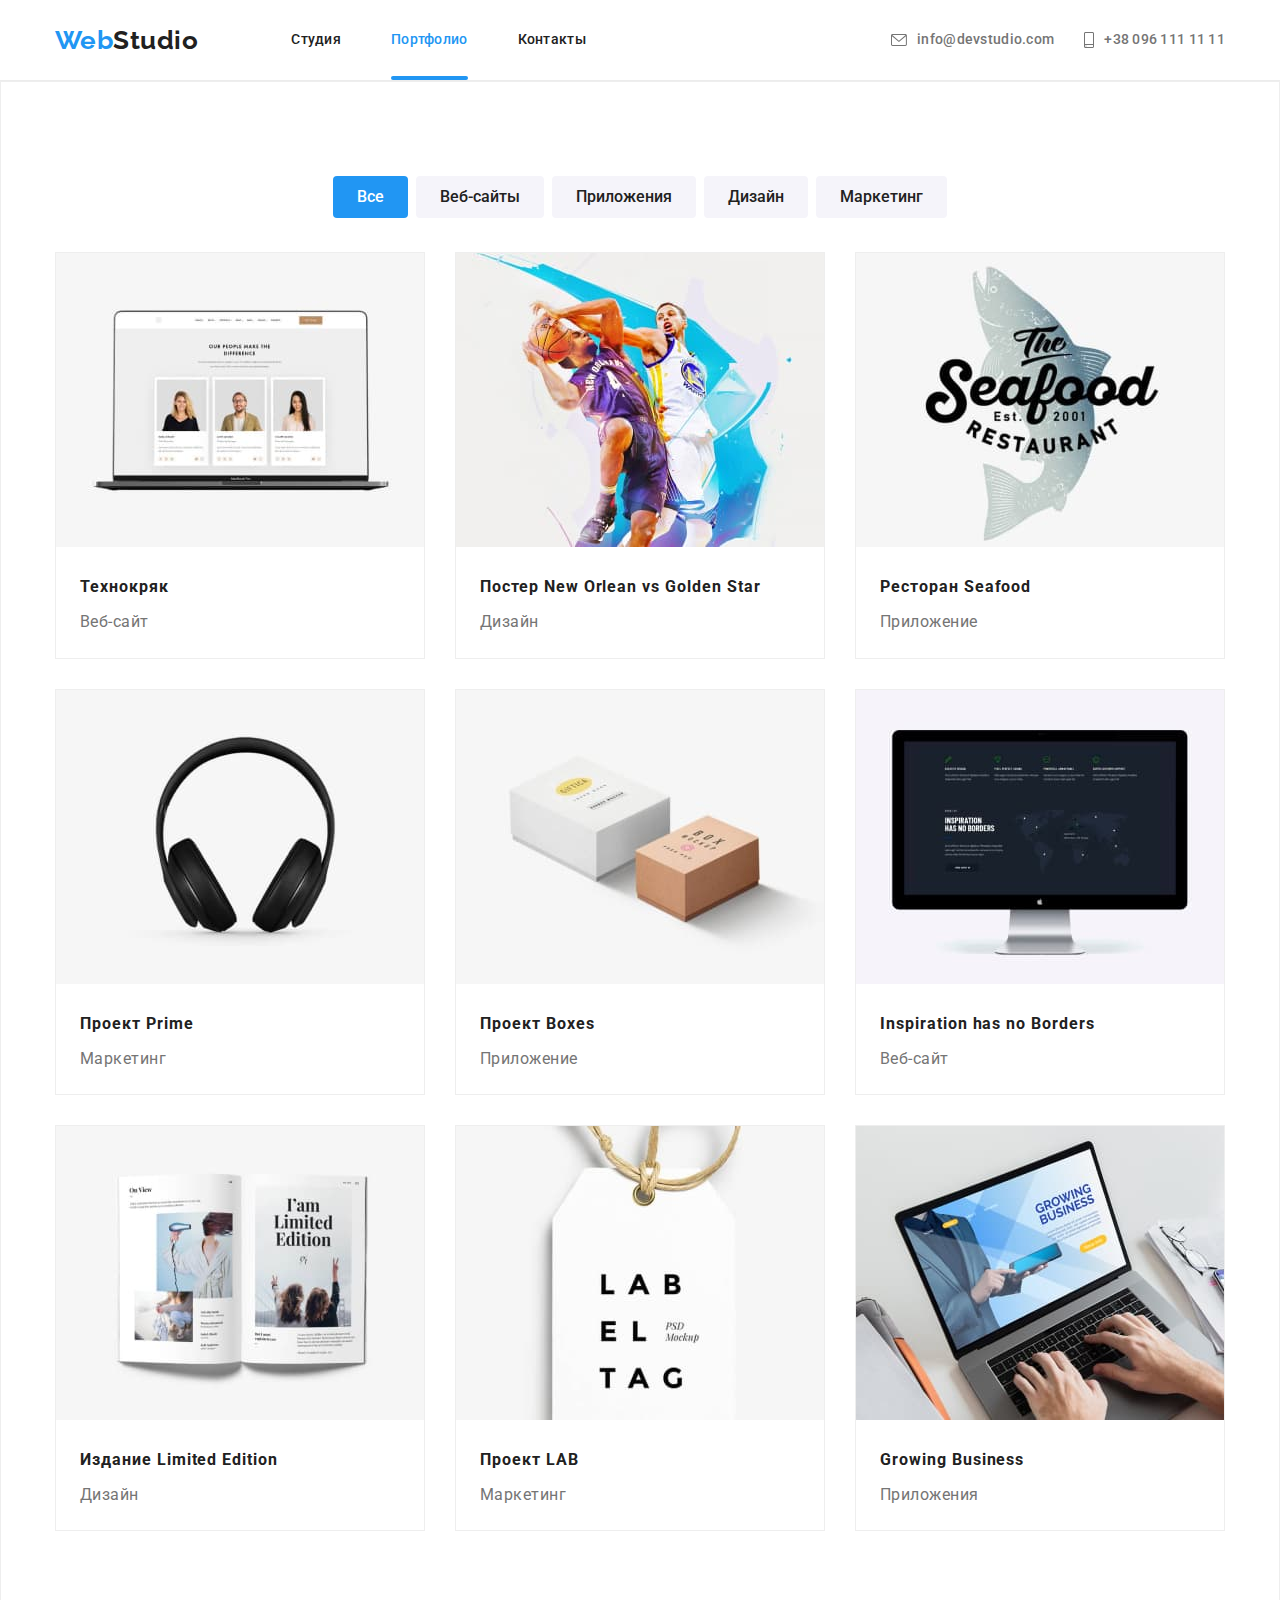
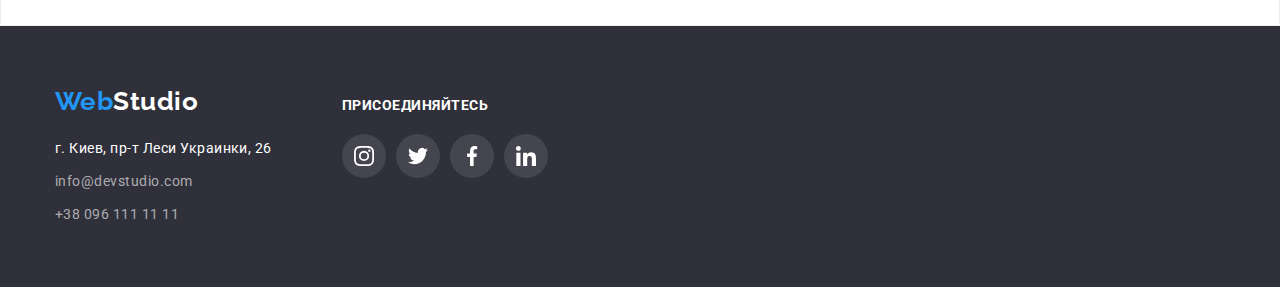
==== portfolio.html @ 762a71c5 "start" ====
<!DOCTYPE html>
<html lang="en">
<head>
    <meta charset="UTF-8">
    <meta http-equiv="X-UA-Compatible" content="IE=edge">
    <meta name="viewport" content="width=device-width, initial-scale=1.0">
    <title>Portfolio</title>
    <link rel="stylesheet" href="https://cdnjs.cloudflare.com/ajax/libs/modern-normalize/1.1.0/modern-normalize.min.css">
    <link href="https://fonts.googleapis.com/css2?family=Raleway:wght@700&family=Roboto:wght@400;500;700;900&display=swap"
        rel="stylesheet">
    <link rel="stylesheet" href="./css/styles.css" />
</head>
<body>
    <!-- Шапка-->
    <header class="header-page">
        <div class="container logo-nav-contacts">
            <nav class="logo-nav">
                <a href="./index.html" class="logo"><span class="logostyle">Web</span>Studio</a>
                <ul class="site-nav list">
                    <li class="site-nav-item"><a href="./index.html" class="link">Студия</a></li>
                    <li class="site-nav-item"><a href="./portfolio.html" class="link current">Портфолио</a></li>
                    <li class="site-nav-item"><a href="./contacts.html" class="link">Контакты</a></li>
                </ul>
            </nav>
            <ul class="header-address list">
                <li class="contact-item">
                    <a href="mailto:info@devstudio.com" class="header-contact">
                        <svg class="contact-icon" width="16" height="12">
                            <use href="./images/icon.svg#icon-mail"></use>
                        </svg>
                        info@devstudio.com</a>
                </li>
                <li class="contact-item">
                    <a href="tel:+380961111111" class="header-contact">
                        <svg class="contact-icon" width="10" height="16">
                            <use href="./images/icon.svg#icon-mobile"></use>
                        </svg>
                        +38 096 111 11 11</a>
                </li>
            </ul>
        </div>
    </header>
<main>
    <!-- Наши проекты -->
    <section class="section project">
    <div class="container">
        <h1 class="visually-hidden">Наши проекты</h1>
        <ul class="button-type list">
            <li class="project-item"><button type="button" class="button-projects all">Все</button></li>
            <li class="project-item"><button type="button" class="button-projects">Веб-сайты</button></li>
            <li class="project-item"><button type="button" class="button-projects">Приложения</button></li>
            <li class="project-item"><button type="button" class="button-projects">Дизайн</button></li>
            <li class="project-item"><button type="button" class="button-projects">Маркетинг</button></li>
        </ul>
        <ul class="projects-type list">
            <li class="project-box">
                <div class="project-thumb"> 
                    <img src="./images/techcrack.jpg" alt="techcrack" class="project-img" />
                    <a href="" class="project-description">Ресурс предлагает комплексные предложения с разным уровнем функционала и сервисов. Все это позволит посетителю получить
                    исчерпывающие сведения о компании или частном лице.</a>
                </div>
                <h3 class="portfolio-projects">Технокряк</h3>
                <p class="portfolio-type">Веб-сайт</p>
            </li>
            <li class="project-box">
                <div class="project-thumb">
                    <img src="./images/New-Orlean.jpg" alt="Poster New Orlean" class="project-img" />
                    <a href="" class="project-description">Ресурс предлагает комплексные предложения с разным уровнем функционала и сервисов. Все это позволит посетителю получить
                    исчерпывающие сведения о компании или частном лице.</a>
                </div>
                <h3 class="portfolio-projects">Постер New Orlean vs Golden Star</h3>
                <p class="portfolio-type">Дизайн</p>
            </li>
            <li class="project-box">
                <div class="project-thumb">
                    <img src="./images/restaraunt-sea-food.jpg" alt="restaraunt Sea Food" class="project-img" />
                    <a href="" class="project-description">Ресурс предлагает комплексные предложения с разным уровнем функционала и сервисов. Все
                        это позволит посетителю получить исчерпывающие сведения о компании или частном лице.</a>
                    </div>
                    <h3 class="portfolio-projects">Ресторан Seafood</h3>
                <p class="portfolio-type">Приложение</p>
            </li>
            <li class="project-box">
                <div class="project-thumb">
                    <img src="./images/project-prime.jpg" alt="project Prime" class="project-img" />
                    <a href="" class="project-description">Ресурс предлагает комплексные предложения с разным уровнем функционала и
                        сервисов. Все это позволит посетителю получить исчерпывающие сведения о компании или частном лице.</a>
                    </div>
                <h3 class="portfolio-projects">Проект Prime</h3>
                <p class="portfolio-type">Маркетинг</p>
            </li>
            <li class="project-box">
                <div class="project-thumb">
                    <img src="./images/project-boxes.jpg" alt="project Boxes" class="project-img" />
                    <a href="" class="project-description">Ресурс предлагает комплексные предложения с разным уровнем функционала и
                        сервисов. Все это позволит посетителю получить исчерпывающие сведения о компании или частном лице.</a>
                    </div>
                <h3 class="portfolio-projects">Проект Boxes</h3>
                <p class="portfolio-type">Приложение</p>
            </li>
            <li class="project-box">
                <div class="project-thumb">
                    <img src="./images/inspirations.jpg" alt="Inspiration has no Borders" class="project-img" />
                    <a href="" class="project-description">Ресурс предлагает комплексные предложения с разным уровнем функционала и
                        сервисов. Все это позволит посетителю получить исчерпывающие сведения о компании или частном лице.</a>
                </div>
                <h3 class="portfolio-projects">Inspiration has no Borders</h3>
                <p class="portfolio-type">Веб-сайт</p>
            </li>
            <li class="project-box">
                <div class="project-thumb">
                    <img src="./images/limited-edition.jpg" alt="Limited Edition" class="project-img" />
                    <a href="" class="project-description">Ресурс предлагает комплексные предложения с разным уровнем функционала и
                        сервисов. Все это позволит посетителю получить исчерпывающие сведения о компании или частном лице.</a>
                </div>
                <h3 class="portfolio-projects">Издание Limited Edition</h3>
                <p class="portfolio-type">Дизайн</p>
            </li>
            <li class="project-box">
                <div class="project-thumb">
                    <img src="./images/project-lab.jpg" alt="project LAB" class="project-img" />
                    <a href="" class="project-description">Ресурс предлагает комплексные предложения с разным уровнем функционала и
                        сервисов. Все это позволит посетителю получить исчерпывающие сведения о компании или частном лице.</a>
                </div>
                <h3 class="portfolio-projects">Проект LAB</h3>
                <p class="portfolio-type">Маркетинг</p>
            </li>
            <li class="project-box">
                <div class="project-thumb">
                    <img src="./images/growing-business.jpg" alt="Growing Business" class="project-img" />
                    <a href="" class="project-description">Ресурс предлагает комплексные предложения с разным уровнем функционала и
                        сервисов. Все это позволит посетителю получить исчерпывающие сведения о компании или частном лице.</a>
                </div>
                <h3 class="portfolio-projects">Growing Business</h3>
                <p class="portfolio-type">Приложения</p>
            </li>
        </ul>
    </div>
    </section>
</main>
        <!--подвал-->
        <footer class="footer-main">
            <div class="container footer">
                <div class="footer-logo-address">
                    <a href="./index.html" class="logo"><span class="logostyle">Web</span>Studio</a>
                    <address class="footer-address">
                        <ul class="address list">
                            <li class="address-item"><a href="" class="location">г. Киев, пр-т Леси Украинки, 26</a></li>
                            <li class="address-item"><a href="mailto:info@devstudio.com"
                                    class="footer-contacts">info@devstudio.com</a></li>
                            <li class="address-item"><a href="tel:+380961111111" class="footer-contacts">+38 096 111 11 11</a>
                            </li>
                        </ul>
                    </address>
                </div>
                <div class="footer-social">
                    <h3 class="social-title">Присоединяйтесь</h3>
                    <ul class="social list">
                        <li class="social-item">
                            <button class="button-social">
                                <svg class="button-icon-social" width="20" height="20">
                                    <use href="./images/icon.svg#icon-instagram"></use>
                                </svg>
                            </button>
                        </li>
                        <li class="social-item">
                            <button class="button-social">
                                <svg class="button-icon-social" width="20" height="20">
                                    <use href="./images/icon.svg#icon-twitter"></use>
                                </svg>
                            </button>
                        </li>
                        <li class="social-item">
                            <button class="button-social">
                                <svg class="button-icon-social" width="20" height="20">
                                    <use href="./images/icon.svg#icon-facebook"></use>
                                </svg>
                            </button>
                        </li>
                        <li class="social-item">
                            <button class="button-social">
                                <svg class="button-icon-social" width="20" height="20">
                                    <use href="./images/icon.svg#icon-linkedin"></use>
                                </svg>
                            </button>
                        </li>
                    </ul>
                </div>
            </div>
        </footer>
    </body>
</html>
---- css/styles.css ----
:root {
    --primary-text-color: #212121;
    --secondary-text-color: #757575;
    --title-text-color: #212121;
    --accent-color: #2196F3;
    --primary-white-color: #ffffff;
    --secondary-background-color: #2F303A;
    --primary-icon-color: #AFB1B8;
}
body { background: #ffffff;
    color: var(--primary-text-color);
    font-family: Roboto, sans-serif;
    letter-spacing: 0.03em;
}
/*Утилиты для списков*/
.list {
    list-style: none;
    padding: 0;
    margin: 0;

}
/* Контейнер */
.container {
    margin: 0 auto;
    width: 1200px;
    padding-left: 15px;
    padding-right: 15px;
}
/* Базовые параметры секций */
.section {
    padding-top: 94px;
    padding-bottom: 94px;
}
/* Загаловки секций*/
.section-title {
    margin-top: 0;
    margin-bottom: 50px;
    text-align: center;
    color: var(--primary-text-color);
    font-weight: 700;
    font-size: 36px;
    line-height: 1.17;
}
/* Линия для шапки */
.header-page {
    border-bottom: 1px solid #ECECEC;
    background-color: var(--primary-white-color);
}
/* Логотип */
.logo {
    color: var(--primary-text-color);
    font-family: Raleway, sans-serif;
    font-size: 26px;
    font-weight: 700;
    line-height: 1.19;
    text-decoration: none;
}
.logostyle {
    color: var(--accent-color)
}
/*Шапка*/
.logo-nav-contacts {
    display: flex;
    align-items: center;
}
/*Навигация в шапке*/
.logo-nav {
    display: flex;
    align-items: center;
}

.link {
    color: var(--primary-text-color);
    font-size: 14px;
    font-weight: 500;
    line-height: 1.14;
    letter-spacing: 0.02em;
    text-decoration: none;
}
.site-nav {
    display: flex;
    margin-left: 93px;
}
    .site-nav-item {
    margin-right: 50px;
}
/*второй вариант отступа(для конспекта)
.site-nav .item:not(:last-child)
margin-rigth:40px; 
----------------------------*/

.site-nav .link {
    display: block;
    padding-top: 32px;
    padding-bottom: 32px;
    transition: color 250ms cubic-bezier(0.4, 0, 0.2, 1);
}
.site-nav .link:hover,
.site-nav .link:focus {
    color: var(--accent-color);
    
}
.site-nav .link.current {
    color: var(--accent-color);
    position: relative;
}
.site-nav .link.current::after {
    position: absolute;
    content: "";
    bottom: 0;
    left: 0;
    border-radius: 4px;
    height: 4px;
    width: 100%;
    background-color: var(--accent-color);
}
/* Контакты в шапке */
.header-address {
    display: flex;
    margin-left: auto;
    align-items: center;
}
.header-address .contact-item+.contact-item {
    margin-left: 30px;
}
.header-contact {
    display: flex;
    font-size: 14px;
    font-weight: 500;
    line-height: 1.14;
    letter-spacing: 0.02em;
    text-decoration: none;
    color: var(--secondary-text-color);
    align-items: center;
    justify-content: center;
    padding-top: 32px;
    padding-bottom: 32px;
    transition: color 250ms cubic-bezier(0.4, 0, 0.2, 1);
}
.header-contact:hover,
.header-contact:focus {
    color: var(--accent-color)
}
.contact-icon {
    margin-right: 10px;
    fill: currentColor; 
    vertical-align:middle;
}
/* Hero / Эффективные решения */
.section.hero { 
    background-repeat: no-repeat;
    background-position: center;
    background-size: cover;
    background-color: #C4C4C4;
    border: 1px solid #000000;
    text-align: center;
    max-width: 1600px;
    padding: 200px 0;
    margin-left: auto;
    margin-right: auto;
    background-image: linear-gradient(
        to right,
    rgba(47, 48, 58, 0.4),
    rgba(47, 48, 58, 0.4)),
    url(../images/main-img.jpg);
}
.hero-title {
    margin-top: 0;
    margin-bottom: 0;
    color: var(--primary-white-color);
    font-weight: 900;
    font-size: 44px;
    line-height: 1.36;
    letter-spacing: 0.06em;
    text-transform: uppercase;
    max-width: 700px;
    margin-left: auto;
    margin-right: auto;
}
.button-primary {
    color: var(--primary-white-color);
    background-color: var(--accent-color);
    font-weight: 700;
    font-size: 16px;
    line-height: 1.88;
    letter-spacing: 0.06em;
    text-align: center;
    text-decoration: none;
    box-shadow: 0px 4px 4px rgba(0, 0, 0, 0.15);
    border-radius: 4px;
    border-color: transparent;
    padding: 10px 32px;
    min-width: 200px;
    margin-top: 30px;
    cursor: pointer;
}
/* Hidden */
.visually-hidden {
    position: absolute;
    width: 1px;
    height: 1px;
    margin: -1px;
    border: 0;
    padding: 0;

    white-space: nowrap;
    clip-path: inset(100%);
    clip: rect(0 0 0 0);
    overflow: hidden;
}
/* Work / Наши преймущества (с условным заголовком) */
.section.work{
    margin-top: 0;
    margin-bottom: 0;
    padding-top: 94px;
    padding-bottom: 0;
    background-color: #ffffff;
}
.work {
    display: flex;
}
.work-item {
    margin-right: 30px;
}
.work-item:last-child {
    margin-right: 0;
}

.button-work {
    background-color: #F5F4FA;
    display: flex;
    width: 270px;
    height: 120px;
    border: none;
    margin-bottom: 30px;
    padding: 0;
    align-items: center;
    justify-content: center;
}
.button-icon-work {
    width: 70px;
    height: 70px;
}
.work-title {
    font-weight: 700;
    font-size: 14px;
    line-height: 1.14;
    text-transform: uppercase;
    margin-top: 0;
    margin-bottom: 10px;
}
.work-description {
    margin-top: 0;
    margin-bottom: 0;
    font-size: 14px;
    font-weight: 400;
    line-height: 1.71;
    color: var(--secondary-text-color);
}
/* About / Чем мы занимаемся */
.about {
    display: flex;
}

.about-item {
    margin-right: 30px;
    position: relative;
    display: flex;
}
.about-item:last-child {
    margin-right: 0;
}
.about-subject {
    position: absolute;
    left: 0;
    bottom: 0;
    margin: 0;
    padding: 27px 0;
    width: 100%;
    height: 70px;
    background: rgba(47, 48, 58, 0.8);
    font-weight: 700;
    font-size: 14px;
    line-height: 1.14;
    text-align: center;
    text-transform: uppercase;
    color: #FFFFFF;
}
/* Изображения для about */
.about-image {
    width: 370px;
}
/* Our team / Наша команда*/
.section.team {
    background-color: #F5F4FA;
}
.team-box {
    display: flex;
}
.team-item {
    width: 270px;
    margin-top: 0;
    margin-bottom: 0;
    margin-right: 30px;
    background-color: #ffffff;
    box-shadow: 0px 1px 3px rgba(0, 0, 0, 0.12),
                0px 1px 1px rgba(0, 0, 0, 0.14),
                0px 2px 1px rgba(0, 0, 0, 0.2);
    border-radius: 0px 0px 4px 4px;
}
.team-item:last-child {
    margin-right: 0;
}
.our-team {
    margin-top: 0;
    margin-bottom: 10px;
    font-size: 16px;
    font-weight: 500;
    line-height: 1.17;
}
.team-speciality {
    margin-top: 0;
    margin-bottom: 16px;
    font-size: 16px;
    font-weight: 400;
    line-height: 1.17;
    color: var(--secondary-text-color);
}
.team-thumbs {
    padding-top: 30px;
    padding-bottom: 30px;
    padding-left: 32px;
    padding-right: 32px;
    text-align: center;
}
/* Кнопки social link*/
.team-social.list {
    display: flex;

}
.team-social-item {
    display: flex;
    margin-right: 10px;
}
.team-social-item:last-child {
    margin-right: 0;
}
.button-team-social {
    display: flex;
    padding: 0;
    border: none;
    color: var(--primary-icon-color);
    background: #ffffff;
    width: 44px;
    height: 44px;
    align-items: center;
    justify-content: center;
    transition: color 250ms cubic-bezier(0.4, 0, 0.2, 1), 
                background-color 250ms cubic-bezier(0.4, 0, 0.2, 1);
}
.button-team-icon-social {
    fill: currentColor;
    width: 20px;
    height: 20px;
}
.button-team-social:hover {
    color: #ffffff;
    background-color: var(--accent-color);
    border: none;
    border-radius: 50%;
}
/* Clients / Постоянные клиенты */
.clients.list {
    display: flex;
}
.clients-item {
    margin-right: 30px;
}
.clients-item:last-child {
    margin-right: 0;
}
.button-clients {
    display: flex;
    border: 1px solid var(--primary-icon-color);
    border-radius: 4px;
    color: var(--primary-icon-color);
    width: 170px;
    height: 92px;
    cursor: pointer;
    align-items: center;
    justify-content: center;
    transition: color 250ms cubic-bezier(0.4, 0, 0.2, 1),
                border 250ms cubic-bezier(0.4, 0, 0.2, 1);
}
.button-icon-clients {
    fill: currentcolor;
    width: 106px;
    height: 60px;
}
.button-clients:hover {
    color: var(--accent-color);
    border: 1px solid var(--accent-color);
}
/*Подвал*/
footer {
    background-color: var(--secondary-background-color);
    padding: 60px 0;
}
.footer-logo-address > .logo {
    color: #ffffff;
}
address {
    margin-top: 20px;
    margin-bottom: 0;
}
.address-item {
    margin-bottom: 9px;
}
.address-item:last-child {
    margin-bottom: 0;
}
.location {
    color: #FFFFFF;
    font-size: 14px;
    font-weight: 400;
    line-height: 1.71;
    text-decoration: none;
    font-style: normal;
}
.footer-contacts {
    color: rgba(255, 255, 255, 0.6);
    font-size: 14px;
    font-weight: 400;
    line-height: 1.71;
    text-decoration: none;
    font-style: normal;
}

.footer-contacts:hover,
.footer-contacts:focus {
    color: var(--accent-color);
}
.footer-main {
    padding-top: 60px;
    padding-bottom: 60px;
}
.footer {
    display: flex;
    flex-direction: row;
    align-items: baseline;
}
.footer-logo-address {
    padding: 0;
    margin-right: 70px;
}

.social-title {
    margin: 0;
    font-weight: 700;
    font-size: 14px;
    line-height: 1.14;
    text-transform: uppercase;
    color: var(--primary-white-color);
}
/* Кнопки social link в подвале */
.social.list {
    display: flex;
    margin-top: 20px;
}
.social-item {
    display: flex;
    margin-right: 10px;
}
.social-item:last-child {
    margin-right: 0;
}
.button-social {
    display: flex;
    padding: 0;
    border: none;
    border-radius: 50%;
    color: #ffffff;
    background: rgba(255, 255, 255, 0.1);
    width: 44px;
    height: 44px;
    align-items: center;
    justify-content: center;
    transition: background-color 250ms cubic-bezier(0.4, 0, 0.2, 1);
}
.button-icon-social {
    fill: currentcolor;
    width: 20px;
    height: 20px;
}
.button-social:hover {
    background-color: var(--accent-color)
}
/*Портфолио*/
.section.project {
    background-color: #ffffff;
    border: 1px solid #EEEEEE;
}
/*Кнопки в портфолио (с условным заголовком)*/
.button-type {
    display: flex;
    margin-bottom: 34px;
    margin-top: 0;
    justify-content: center;
}
.button-projects {
    color: var(--primary-text-color);
    background-color: #F5F4FA;
    font-weight: 500;
    font-size: 16px;
    line-height: 1.63;
    border-radius: 4px;
    border-color: transparent;
    padding: 6px 22px 6px 22px;
    cursor: pointer;
}
.button-projects:hover,
.button-projects:focus {
    color: var(--primary-white-color);
    background-color: var(--accent-color);
}
.button-projects.all {
    color: var(--primary-white-color);
    background-color: var(--accent-color);
}
/* Projects / Cписок проектов в портфолио */
.projects-type {
    display: flex;
    flex-wrap: wrap;
}
.project-box {
    background: #FFFFFF;
    border: 1px solid #EEEEEE;
    width: 370px;
    margin-right: 30px;
    margin-bottom: 30px;
}
.project-box:nth-child(3n) {
    margin-right: 0;
}
.project-box:nth-last-child(-n + 3) {
    margin-bottom: 0;
}
.project-box:hover .project-description {
    opacity: 1;
    transform: translateY(0);
}
.project-thumb {
    position: relative;
    overflow: hidden;
}
.project-description {
    position: absolute;
    left: 0;
    top: 0;
    margin: 0;
    padding: 63px 24px;
    width: 370px;
    height: 294px;
    background-color: rgba(33, 150, 243, 0.9);
    font-weight: 400;
    font-size: 18px;
    line-height: 1.56;
    text-align: center;
    text-decoration: none;
    color: #FFFFFF;
    opacity: 0;
    transform: translateY(404px);
    transition: transform 250ms cubic-bezier(0.4, 0, 0.2, 1);
}
.project-img {
    width: 370px;
    margin-top: 0;
    margin-bottom: 20px;
}
.portfolio-projects {
    margin: 0 24px 4px 24px;
    color: var(--primary-text-color);
    font-size: 16px;
    font-weight: 700;
    line-height: 2;
    letter-spacing: 0.06em;
}
.portfolio-type {
    margin: 0 24px 20px 24px;
    color: var(--secondary-text-color);
    font-size: 16px;
    font-weight: 400;
    line-height: 1.88;
}
.project-item {
    margin-right: 8px;
}
.project-item:last-child {
    margin-right: 0;
}

/* Модальное окно */
.backdrop {
    position: fixed;
    top: 0;
    left: 0;
    width: 100%;
    height: 100%;
    background-color: rgba(0, 0, 0, 0.2);

    transition: opacity 250ms cubic-bezier(0.4, 0, 0.2, 1);
}
.backdrop.is-hidden {
    opacity: 0;
    pointer-events: none;
}
.backdrop.is-hidden .modal {
    transform: translate(-50%, -80%) scale(0.39);
}
.modal {
    position: absolute;
    top: 50%;
    left: 50%;
    opacity: 1;
    min-width: 528px;
    min-height: 581px;
    background-color: #ffffff;
    box-shadow: 0px 1px 3px rgba(0, 0, 0, 0.12),
                0px 1px 1px rgba(0, 0, 0, 0.14),
                0px 2px 1px rgba(0, 0, 0, 0.2);
    border-radius: 4px;
    transform: translate(-50%, -50%) scale(1);
    transition: transform 1000ms cubic-bezier(0.4, 0, 0.2, 1),
    opacity 250ms cubic-bezier(0.4, 0, 0.2, 1);
}
.button-close {
    display: flex;
    margin-left: auto;
    margin-right: 8px;
    margin-top: 8px;
    border-radius: 50%;
    border: 1px solid rgba(0, 0, 0, 0.1);
    color: #000000;
    background: #ffffff;
    width: 30px;
    height: 30px;
    align-items: center;
    justify-content: center;
    cursor: pointer;
}

.button-icon-close {
    fill: currentColor;
    width: 11px;
    height: 11px;
}
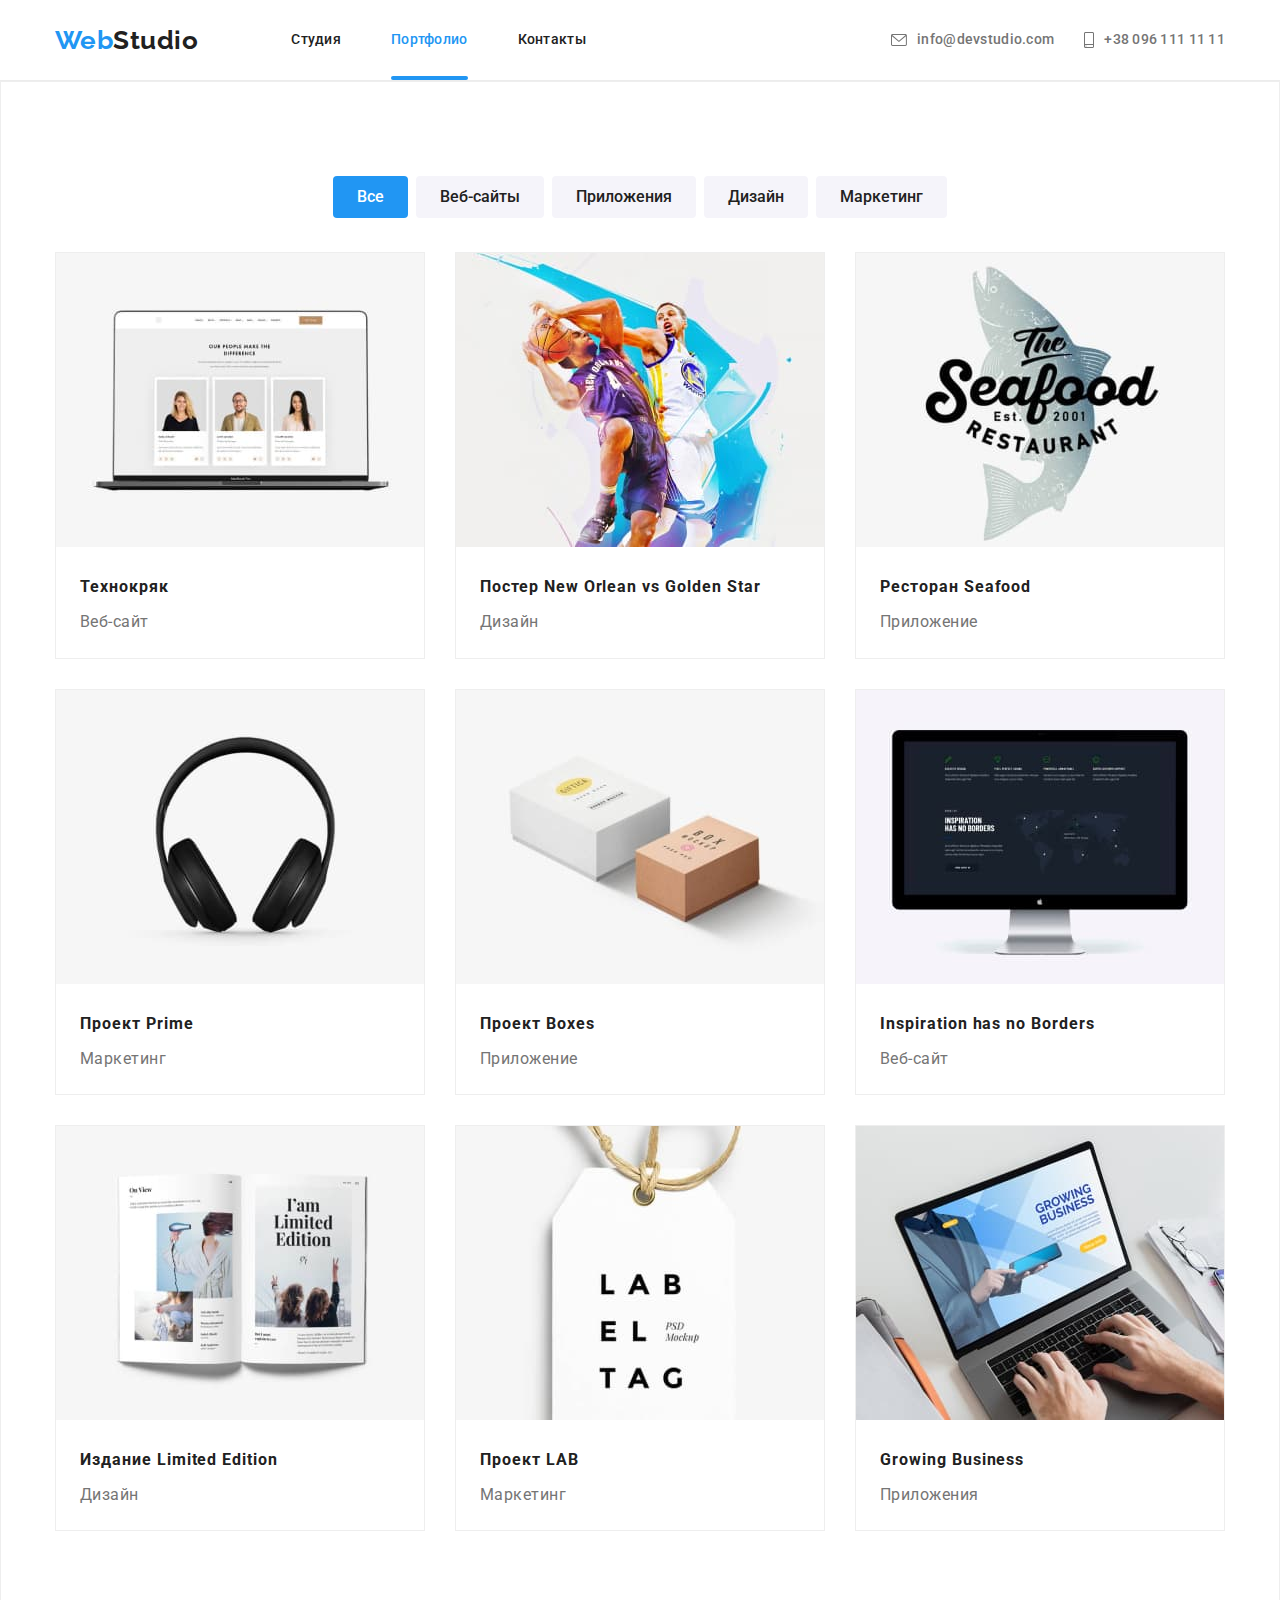
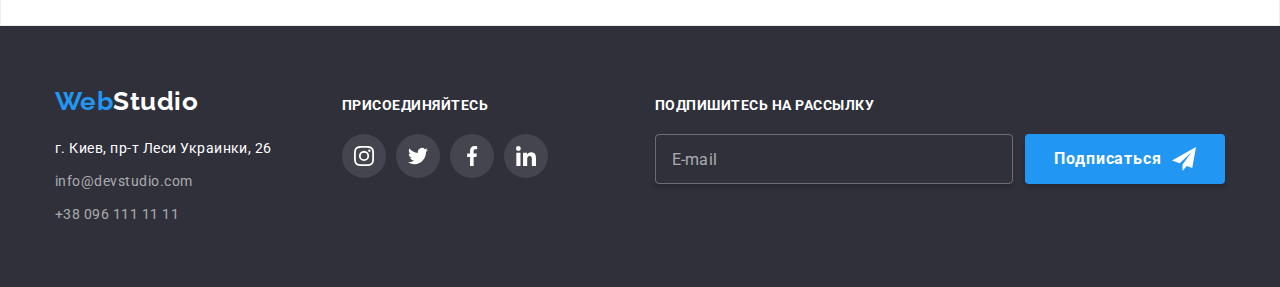
==== commit d76942b9: "на проверку валидатором" ====
--- a/portfolio.html
+++ b/portfolio.html
@@ -154,7 +154,7 @@
                     </address>
                 </div>
                 <div class="footer-social">
-                    <h3 class="social-title">Присоединяйтесь</h3>
+                    <h3 class="footer-title">Присоединяйтесь</h3>
                     <ul class="social list">
                         <li class="social-item">
                             <button class="button-social">
@@ -185,6 +185,22 @@
                             </button>
                         </li>
                     </ul>
+                </div>
+                <div class="footer-mailing">
+                    <h3 class="footer-title">Подпишитесь на рассылку</h3>
+                    <form class="form-mailing">
+                        <div class="form-field-button">
+                            <div class="form-field-mailing">
+                                <label for="mail"></label>
+                                <input class="input-mailing" placeholder="E-mail" type="email" name="mail" id="mail" />
+                            </div>
+                            <button class="button-primary subscribe" type="submit">Подписаться
+                                <svg class="subscribe-icon" width="24" height="24">
+                                    <use href="./images/icon.svg#icon-send"></use>
+                                </svg>
+                            </button>
+                        </div>
+                    </form>
                 </div>
             </div>
         </footer>
--- a/css/styles.css
+++ b/css/styles.css
@@ -7,7 +7,7 @@
     --secondary-background-color: #2F303A;
     --primary-icon-color: #AFB1B8;
 }
-body { background: #ffffff;
+body { background-color: #ffffff;
     color: var(--primary-text-color);
     font-family: Roboto, sans-serif;
     letter-spacing: 0.03em;
@@ -144,7 +144,6 @@
 .contact-icon {
     margin-right: 10px;
     fill: currentColor; 
-    vertical-align:middle;
 }
 /* Hero / Эффективные решения */
 .section.hero { 
@@ -189,11 +188,199 @@
     box-shadow: 0px 4px 4px rgba(0, 0, 0, 0.15);
     border-radius: 4px;
     border-color: transparent;
-    padding: 10px 32px;
+    padding: 10px;
+    height: 50px;
     min-width: 200px;
     margin-top: 30px;
     cursor: pointer;
 }
+
+/* Модальное окно */
+.backdrop {
+    position: fixed;
+    top: 0;
+    left: 0;
+    width: 100%;
+    height: 100%;
+    background-color: rgba(0, 0, 0, 0.2);
+    transition: opacity 250ms cubic-bezier(0.4, 0, 0.2, 1);
+}
+
+.backdrop.is-hidden {
+    opacity: 0;
+    pointer-events: none;
+}
+
+.backdrop.is-hidden .modal {
+    transform: translate(-50%, -80%) scale(0.39);
+}
+
+.modal {
+    position: absolute;
+    top: 50%;
+    left: 50%;
+    opacity: 1;
+    min-width: 528px;
+    min-height: 581px;
+    background-color: #ffffff;
+    box-shadow: 0px 1px 3px rgba(0, 0, 0, 0.12),
+        0px 1px 1px rgba(0, 0, 0, 0.14),
+        0px 2px 1px rgba(0, 0, 0, 0.2);
+    border-radius: 4px;
+    transform: translate(-50%, -50%) scale(1);
+    transition: transform 1000ms cubic-bezier(0.4, 0, 0.2, 1),
+        opacity 250ms cubic-bezier(0.4, 0, 0.2, 1);
+}
+
+.button-close {
+    position: absolute;
+    right: 8px;
+    top: 8px;
+    border-radius: 50%;
+    border: 1px solid rgba(0, 0, 0, 0.1);
+    color: #000000;
+    background: #ffffff;
+    width: 30px;
+    height: 30px;
+    align-items: center;
+    justify-content: center;
+    cursor: pointer;
+}
+
+.button-icon-close {
+    fill: currentColor;
+    width: 11px;
+    height: 11px;
+}
+.button-close:hover, .button-close:focus {
+    color: var(--accent-color);
+}
+/* Cтили для модального окна */
+.form {
+    margin: 12px 40px 40px 40px;
+}
+.modal-title {
+    font-weight: 700;
+    font-size: 20px;
+    line-height: 1.15;
+    margin-top: 40px;
+    margin-bottom: 0;
+    text-align: center;
+    color: var(--primary-text-color);
+}
+.form-field {
+    position: relative;
+    display: flex;
+    flex-direction: column;
+    margin-bottom: 10px;
+}
+.form-field-policy {
+    display: flex;
+    align-items: center;
+    margin-bottom: 30px;
+    padding-left: 12px;
+}
+
+.form-field.comment {
+    margin-bottom: 20px;
+}
+.label-field {
+    font-weight: 400;
+    font-size: 12px;
+    line-height: 1.17;
+    letter-spacing: 0.01em;
+    color: var(--secondary-text-color);
+    margin-bottom: 4px;
+}
+.label-field-policy { 
+    margin-left: 7px;
+    font-size: 14px;
+    line-height: 1.71;
+}
+.input-field {
+    padding: 11px 12px 11px 42px;
+    border: 1px solid rgba(33, 33, 33, 0.2);
+    border-radius: 4px;
+}
+
+.input-field:focus {
+    border: 1px solid var(--accent-color);
+} 
+.input-field:focus+.button-modal {
+    color: var(--accent-color);
+}
+.input-field:hover {
+    cursor: pointer;
+}
+input[type="checkbox"] {
+    width: 16px;
+    height: 15px;
+}
+.textarea-field {
+    border: 1px solid rgba(33, 33, 33, 0.2);
+    border-radius: 4px;
+    padding: 11px 12px;
+    height: 120px;
+    width: 100%;
+    resize: none; 
+}
+.textarea-field:focus {
+    border: 1px solid var(--accent-color);
+}
+.textarea-field::placeholder {
+    font-weight: 400;
+    font-size: 12px;
+    line-height: 1,17;
+    letter-spacing: 0.01em;
+    color: rgba(117, 117, 117, 0.5);
+}
+/* для конспекта стили при исчезновении placeholder
+.textarea-field:not(:placeholder-shown) {
+    border-color: #2196f3;
+} */
+.button-primary.send {
+    margin: 0 164px;
+    transition: background-color 250ms cubic-bezier(0.4, 0, 0.2, 1);
+}
+.button-primary.send:hover,
+.button-primary.send:focus {
+    background-color: #188CE8;
+    cursor: pointer;
+}
+
+.link-policy {
+    color: var(--accent-color);
+}
+/* Иконки для модального окна */
+.button-modal {
+    position: absolute;
+    display: flex;
+    left: 12px;
+    bottom: 11px;
+    width: 18px;
+    height: 18px;
+    transition: background-color 4250ms cubic-bezier(0.4, 0, 0.2, 1);
+    justify-content: center;
+    align-items: center;
+    cursor: pointer;
+}
+.button-icon-modal{
+    fill: currentColor;
+}
+.button-icon-modal.person {
+    width: 12px;
+    height: 12px;
+}
+.button-icon-modal.phone {
+    width: 13px;
+    height: 13px;
+}
+.button-icon-modal.email {
+    width: 15px;
+    height: 12px;
+}
+
+
 /* Hidden */
 .visually-hidden {
     position: absolute;
@@ -350,13 +537,12 @@
     padding: 0;
     border: none;
     color: var(--primary-icon-color);
-    background: #ffffff;
+    background-color: #ffffff;
     width: 44px;
     height: 44px;
     align-items: center;
     justify-content: center;
-    transition: color 250ms cubic-bezier(0.4, 0, 0.2, 1), 
-                background-color 250ms cubic-bezier(0.4, 0, 0.2, 1);
+    transition: color 250ms cubic-bezier(0.4, 0, 0.2, 1), background-color 250ms cubic-bezier(0.4, 0, 0.2, 1);
 }
 .button-team-icon-social {
     fill: currentColor;
@@ -440,10 +626,7 @@
 .footer-contacts:focus {
     color: var(--accent-color);
 }
-.footer-main {
-    padding-top: 60px;
-    padding-bottom: 60px;
-}
+
 .footer {
     display: flex;
     flex-direction: row;
@@ -454,7 +637,7 @@
     margin-right: 70px;
 }
 
-.social-title {
+.footer-title {
     margin: 0;
     font-weight: 700;
     font-size: 14px;
@@ -494,6 +677,45 @@
 }
 .button-social:hover {
     background-color: var(--accent-color)
+}
+.footer-mailing {
+    margin-left: auto;
+}
+.form-mailing {
+    margin-top: 20px;
+}
+.form-field-button {
+    display: flex;
+    align-items: center;
+}
+.input-mailing {
+    width: 358px;
+    height: 50px;
+    border: 1px solid rgba(255, 255, 255, 0.3);
+    box-shadow: 0px 4px 4px 0px rgba(0, 0, 0, 0.15);
+    border-radius: 4px;
+    background-color: rgba(33, 150, 243, 0);
+    color: #ffffff;
+    padding: 15px 16px;
+}
+.input-mailing::placeholder {
+    font-weight: 400;
+    font-size: 16px;
+    line-height: 1,25;
+    letter-spacing: 0.01em;
+    color: rgba(255, 255, 255, 0.6);
+}
+.button-primary.subscribe {
+    display: flex;
+    margin-top: 0;
+    margin-left: 12px;
+    color: #ffffff;
+    align-items: center;
+    justify-content: center;
+}
+.subscribe-icon {
+    margin-left: 10px;
+    fill: currentColor;
 }
 /*Портфолио*/
 .section.project {
@@ -545,10 +767,7 @@
 .project-box:nth-last-child(-n + 3) {
     margin-bottom: 0;
 }
-.project-box:hover .project-description {
-    opacity: 1;
-    transform: translateY(0);
-}
+
 .project-thumb {
     position: relative;
     overflow: hidden;
@@ -572,6 +791,10 @@
     transform: translateY(404px);
     transition: transform 250ms cubic-bezier(0.4, 0, 0.2, 1);
 }
+.project-box:hover .project-description {
+    opacity: 1;
+    transform: translateY(0);
+}
 .project-img {
     width: 370px;
     margin-top: 0;
@@ -599,58 +822,3 @@
     margin-right: 0;
 }
 
-/* Модальное окно */
-.backdrop {
-    position: fixed;
-    top: 0;
-    left: 0;
-    width: 100%;
-    height: 100%;
-    background-color: rgba(0, 0, 0, 0.2);
-
-    transition: opacity 250ms cubic-bezier(0.4, 0, 0.2, 1);
-}
-.backdrop.is-hidden {
-    opacity: 0;
-    pointer-events: none;
-}
-.backdrop.is-hidden .modal {
-    transform: translate(-50%, -80%) scale(0.39);
-}
-.modal {
-    position: absolute;
-    top: 50%;
-    left: 50%;
-    opacity: 1;
-    min-width: 528px;
-    min-height: 581px;
-    background-color: #ffffff;
-    box-shadow: 0px 1px 3px rgba(0, 0, 0, 0.12),
-                0px 1px 1px rgba(0, 0, 0, 0.14),
-                0px 2px 1px rgba(0, 0, 0, 0.2);
-    border-radius: 4px;
-    transform: translate(-50%, -50%) scale(1);
-    transition: transform 1000ms cubic-bezier(0.4, 0, 0.2, 1),
-    opacity 250ms cubic-bezier(0.4, 0, 0.2, 1);
-}
-.button-close {
-    display: flex;
-    margin-left: auto;
-    margin-right: 8px;
-    margin-top: 8px;
-    border-radius: 50%;
-    border: 1px solid rgba(0, 0, 0, 0.1);
-    color: #000000;
-    background: #ffffff;
-    width: 30px;
-    height: 30px;
-    align-items: center;
-    justify-content: center;
-    cursor: pointer;
-}
-
-.button-icon-close {
-    fill: currentColor;
-    width: 11px;
-    height: 11px;
-}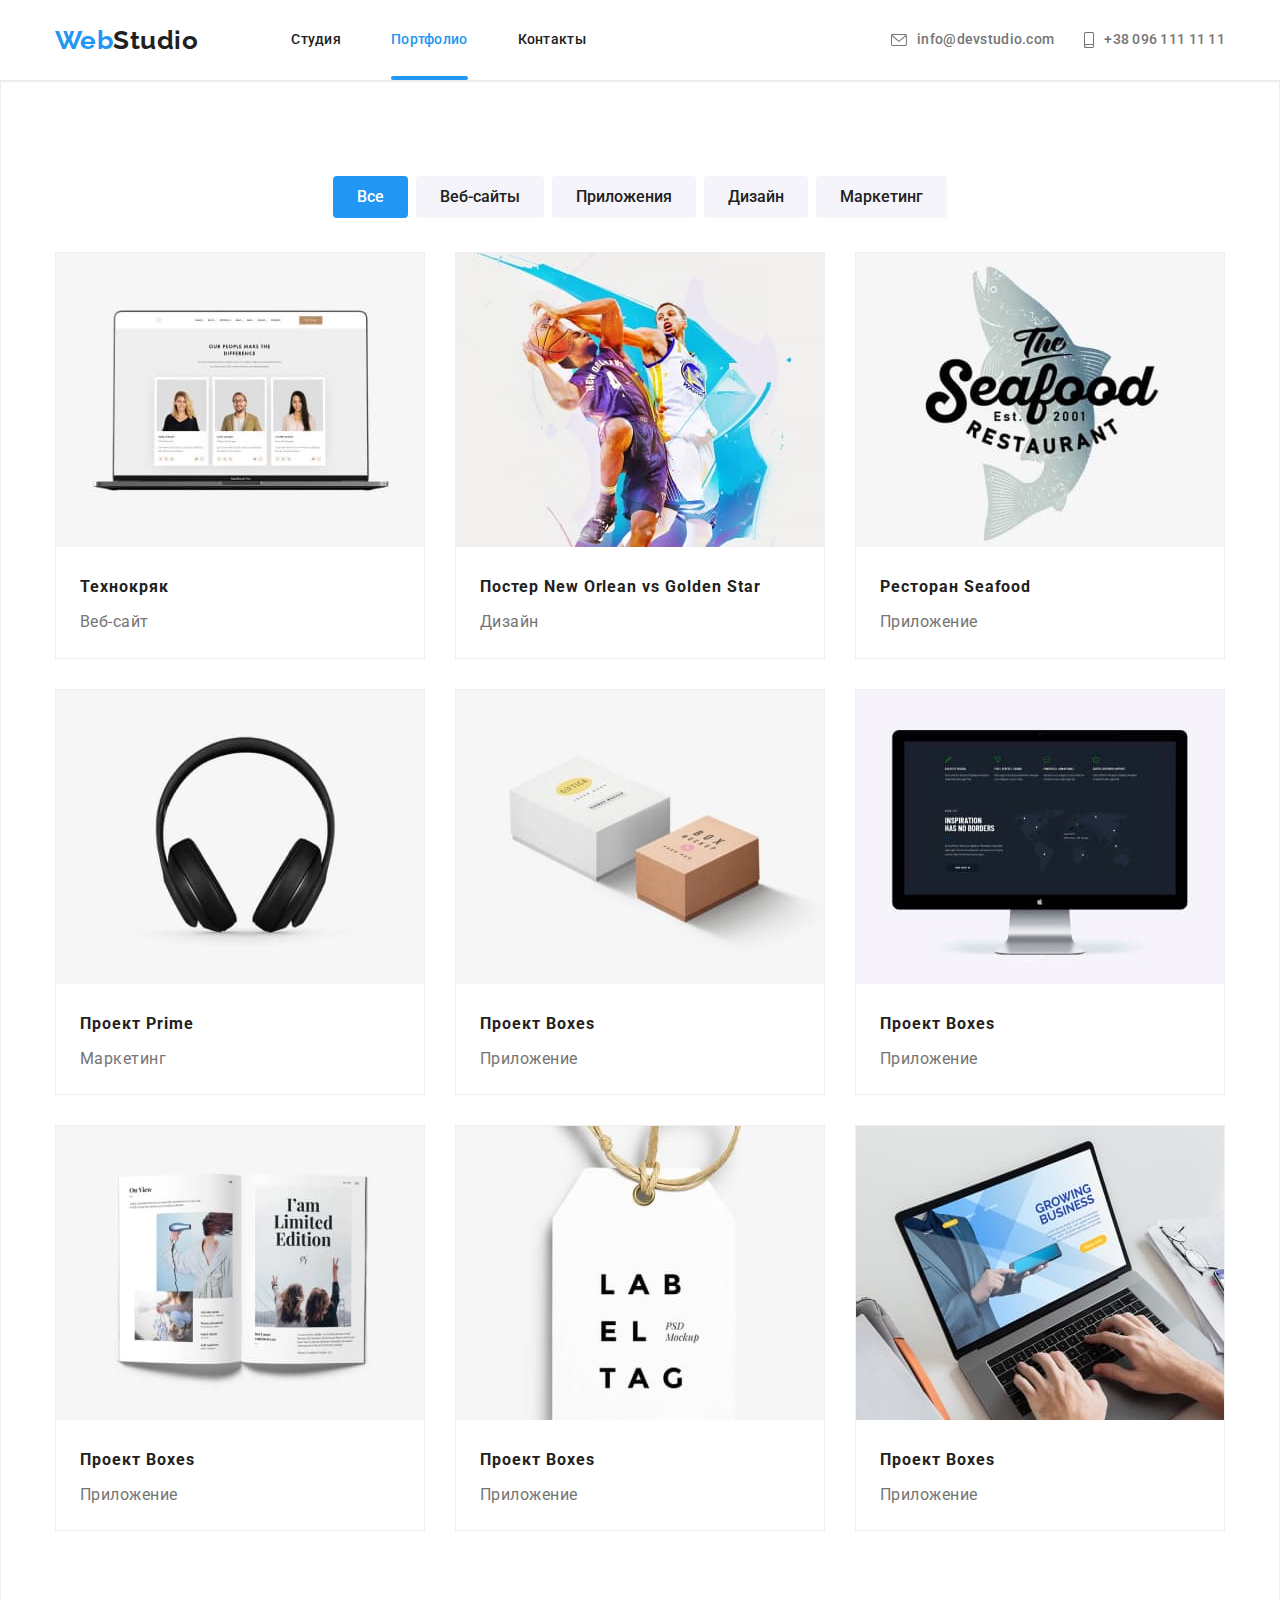
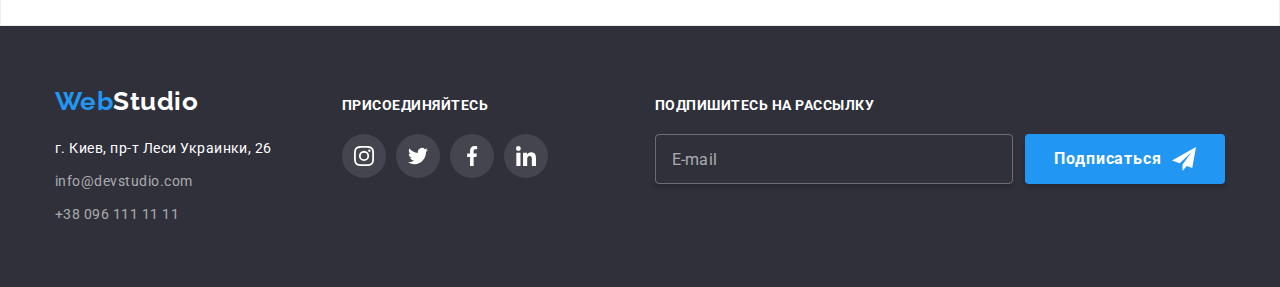
==== commit 4c5240e9: "Final" ====
--- a/portfolio.html
+++ b/portfolio.html
@@ -1,38 +1,43 @@
 <!DOCTYPE html>
 <html lang="en">
+
 <head>
     <meta charset="UTF-8">
     <meta http-equiv="X-UA-Compatible" content="IE=edge">
     <meta name="viewport" content="width=device-width, initial-scale=1.0">
     <title>Portfolio</title>
-    <link rel="stylesheet" href="https://cdnjs.cloudflare.com/ajax/libs/modern-normalize/1.1.0/modern-normalize.min.css">
-    <link href="https://fonts.googleapis.com/css2?family=Raleway:wght@700&family=Roboto:wght@400;500;700;900&display=swap"
+    <link rel="stylesheet"
+        href="https://cdnjs.cloudflare.com/ajax/libs/modern-normalize/1.1.0/modern-normalize.min.css">
+    <link
+        href="https://fonts.googleapis.com/css2?family=Raleway:wght@700&family=Roboto:wght@400;500;700;900&display=swap"
         rel="stylesheet">
     <link rel="stylesheet" href="./css/styles.css" />
 </head>
+
 <body>
     <!-- Шапка-->
     <header class="header-page">
-        <div class="container logo-nav-contacts">
-            <nav class="logo-nav">
-                <a href="./index.html" class="logo"><span class="logostyle">Web</span>Studio</a>
+        <div class="header-page__meta container ">
+            <nav class="header-page__nav">
+                <a href="./index.html" class="logo"><span class="logo__style">Web</span>Studio</a>
                 <ul class="site-nav list">
-                    <li class="site-nav-item"><a href="./index.html" class="link">Студия</a></li>
-                    <li class="site-nav-item"><a href="./portfolio.html" class="link current">Портфолио</a></li>
-                    <li class="site-nav-item"><a href="./contacts.html" class="link">Контакты</a></li>
+                    <li class="site-nav__item"><a href="./index.html" class="site-nav__link">Студия</a></li>
+                    <li class="site-nav__item"><a href="./portfolio.html" class="site-nav__link current">Портфолио</a>
+                    </li>
+                    <li class="site-nav__item"><a href="./contacts.html" class="site-nav__link">Контакты</a></li>
                 </ul>
             </nav>
-            <ul class="header-address list">
-                <li class="contact-item">
-                    <a href="mailto:info@devstudio.com" class="header-contact">
-                        <svg class="contact-icon" width="16" height="12">
+            <ul class="contact list">
+                <li class="contact__item">
+                    <a href="mailto:info@devstudio.com" class="contact__link">
+                        <svg class="contact__icon" width="16" height="12">
                             <use href="./images/icon.svg#icon-mail"></use>
                         </svg>
                         info@devstudio.com</a>
                 </li>
-                <li class="contact-item">
-                    <a href="tel:+380961111111" class="header-contact">
-                        <svg class="contact-icon" width="10" height="16">
+                <li class="contact__item">
+                    <a href="tel:+380961111111" class="contact__link">
+                        <svg class="contact__icon" width="10" height="16">
                             <use href="./images/icon.svg#icon-mobile"></use>
                         </svg>
                         +38 096 111 11 11</a>
@@ -40,162 +45,216 @@
             </ul>
         </div>
     </header>
-<main>
-    <!-- Наши проекты -->
-    <section class="section project">
-    <div class="container">
-        <h1 class="visually-hidden">Наши проекты</h1>
-        <ul class="button-type list">
-            <li class="project-item"><button type="button" class="button-projects all">Все</button></li>
-            <li class="project-item"><button type="button" class="button-projects">Веб-сайты</button></li>
-            <li class="project-item"><button type="button" class="button-projects">Приложения</button></li>
-            <li class="project-item"><button type="button" class="button-projects">Дизайн</button></li>
-            <li class="project-item"><button type="button" class="button-projects">Маркетинг</button></li>
-        </ul>
-        <ul class="projects-type list">
-            <li class="project-box">
-                <div class="project-thumb"> 
-                    <img src="./images/techcrack.jpg" alt="techcrack" class="project-img" />
-                    <a href="" class="project-description">Ресурс предлагает комплексные предложения с разным уровнем функционала и сервисов. Все это позволит посетителю получить
-                    исчерпывающие сведения о компании или частном лице.</a>
-                </div>
-                <h3 class="portfolio-projects">Технокряк</h3>
-                <p class="portfolio-type">Веб-сайт</p>
-            </li>
-            <li class="project-box">
-                <div class="project-thumb">
-                    <img src="./images/New-Orlean.jpg" alt="Poster New Orlean" class="project-img" />
-                    <a href="" class="project-description">Ресурс предлагает комплексные предложения с разным уровнем функционала и сервисов. Все это позволит посетителю получить
-                    исчерпывающие сведения о компании или частном лице.</a>
-                </div>
-                <h3 class="portfolio-projects">Постер New Orlean vs Golden Star</h3>
-                <p class="portfolio-type">Дизайн</p>
-            </li>
-            <li class="project-box">
-                <div class="project-thumb">
-                    <img src="./images/restaraunt-sea-food.jpg" alt="restaraunt Sea Food" class="project-img" />
-                    <a href="" class="project-description">Ресурс предлагает комплексные предложения с разным уровнем функционала и сервисов. Все
-                        это позволит посетителю получить исчерпывающие сведения о компании или частном лице.</a>
-                    </div>
-                    <h3 class="portfolio-projects">Ресторан Seafood</h3>
-                <p class="portfolio-type">Приложение</p>
-            </li>
-            <li class="project-box">
-                <div class="project-thumb">
-                    <img src="./images/project-prime.jpg" alt="project Prime" class="project-img" />
-                    <a href="" class="project-description">Ресурс предлагает комплексные предложения с разным уровнем функционала и
-                        сервисов. Все это позволит посетителю получить исчерпывающие сведения о компании или частном лице.</a>
-                    </div>
-                <h3 class="portfolio-projects">Проект Prime</h3>
-                <p class="portfolio-type">Маркетинг</p>
-            </li>
-            <li class="project-box">
-                <div class="project-thumb">
-                    <img src="./images/project-boxes.jpg" alt="project Boxes" class="project-img" />
-                    <a href="" class="project-description">Ресурс предлагает комплексные предложения с разным уровнем функционала и
-                        сервисов. Все это позволит посетителю получить исчерпывающие сведения о компании или частном лице.</a>
-                    </div>
-                <h3 class="portfolio-projects">Проект Boxes</h3>
-                <p class="portfolio-type">Приложение</p>
-            </li>
-            <li class="project-box">
-                <div class="project-thumb">
-                    <img src="./images/inspirations.jpg" alt="Inspiration has no Borders" class="project-img" />
-                    <a href="" class="project-description">Ресурс предлагает комплексные предложения с разным уровнем функционала и
-                        сервисов. Все это позволит посетителю получить исчерпывающие сведения о компании или частном лице.</a>
-                </div>
-                <h3 class="portfolio-projects">Inspiration has no Borders</h3>
-                <p class="portfolio-type">Веб-сайт</p>
-            </li>
-            <li class="project-box">
-                <div class="project-thumb">
-                    <img src="./images/limited-edition.jpg" alt="Limited Edition" class="project-img" />
-                    <a href="" class="project-description">Ресурс предлагает комплексные предложения с разным уровнем функционала и
-                        сервисов. Все это позволит посетителю получить исчерпывающие сведения о компании или частном лице.</a>
-                </div>
-                <h3 class="portfolio-projects">Издание Limited Edition</h3>
-                <p class="portfolio-type">Дизайн</p>
-            </li>
-            <li class="project-box">
-                <div class="project-thumb">
-                    <img src="./images/project-lab.jpg" alt="project LAB" class="project-img" />
-                    <a href="" class="project-description">Ресурс предлагает комплексные предложения с разным уровнем функционала и
-                        сервисов. Все это позволит посетителю получить исчерпывающие сведения о компании или частном лице.</a>
-                </div>
-                <h3 class="portfolio-projects">Проект LAB</h3>
-                <p class="portfolio-type">Маркетинг</p>
-            </li>
-            <li class="project-box">
-                <div class="project-thumb">
-                    <img src="./images/growing-business.jpg" alt="Growing Business" class="project-img" />
-                    <a href="" class="project-description">Ресурс предлагает комплексные предложения с разным уровнем функционала и
-                        сервисов. Все это позволит посетителю получить исчерпывающие сведения о компании или частном лице.</a>
-                </div>
-                <h3 class="portfolio-projects">Growing Business</h3>
-                <p class="portfolio-type">Приложения</p>
-            </li>
-        </ul>
-    </div>
-    </section>
-</main>
+    <main>
+        <!-- Наши проекты -->
+        <section class="portfolio section">
+            <div class="container">
+                <h1 class="visually-hidden">Наши проекты</h1>
+                <ul class="type list">
+                    <li class="type__item"><button type="button" class="type__button type__button--current">Все</button>
+                    </li>
+                    <li class="type__item"><button type="button" class="type__button">Веб-сайты</button></li>
+                    <li class="type__item"><button type="button" class="type__button">Приложения</button></li>
+                    <li class="type__item"><button type="button" class="type__button">Дизайн</button></li>
+                    <li class="type__item"><button type="button" class="type__button">Маркетинг</button></li>
+                </ul>
+                <ul class="card-set list">
+                    <li class="card-set__item">
+                        <article class="project">
+                            <div class="project__meta">
+                                <img src="./images/techcrack.jpg" alt="techcrack" class="project__image" />
+                                <a href="" class="project__description">Ресурс предлагает комплексные предложения с
+                                    разным уровнем
+                                    функционала и сервисов. Все это позволит посетителю получить
+                                    исчерпывающие сведения о компании или частном лице.</a>
+                            </div>
+                            <h2 class="project__name">Технокряк</h2>
+                            <p class="project__type">Веб-сайт</p>
+                        </article>
+                    </li>
+                    <li class="card-set__item">
+                        <article class="project">
+                            <div class="project__meta">
+                                <img src="./images/New-Orlean.jpg" alt="Poster New Orlean" class="project__image" />
+                                <a href="" class="project__description">Ресурс предлагает комплексные предложения с
+                                    разным уровнем
+                                    функционала и сервисов. Все это позволит посетителю получить
+                                    исчерпывающие сведения о компании или частном лице.</a>
+                            </div>
+                            <h2 class="project__name">Постер New Orlean vs Golden Star</h2>
+                            <p class="project__type">Дизайн</p>
+                        </article>
+                    </li>
+                    <li class="card-set__item">
+                        <article class="project">
+                            <div class="project__meta">
+                                <img src="./images/restaraunt-sea-food.jpg" alt="restaraunt Sea Food"
+                                    class="project__image" />
+                                <a href="" class="project__description">Ресурс предлагает комплексные предложения с
+                                    разным уровнем
+                                    функционала и сервисов. Все
+                                    это позволит посетителю получить исчерпывающие сведения о компании или частном
+                                    лице.</a>
+                            </div>
+                            <h2 class="project__name">Ресторан Seafood</h2>
+                            <p class="project__type">Приложение</p>
+                        </article>
+                    </li>
+                    <li class="card-set__item">
+                        <article class="project">
+                            <div class="project__meta">
+                                <img src="./images/project-prime.jpg" alt="project Prime" class="project__image" />
+                                <a href="" class="project__description">Ресурс предлагает комплексные предложения с
+                                    разным уровнем
+                                    функционала и
+                                    сервисов. Все это позволит посетителю получить исчерпывающие сведения о компании или
+                                    частном
+                                    лице.</a>
+                            </div>
+                            <h2 class="project__name">Проект Prime</h2>
+                            <p class="project__type">Маркетинг</p>
+                        </article>
+                    </li>
+                    <li class="card-set__item">
+                        <article class="project">
+                            <div class="project__meta">
+                                <img src="./images/project-boxes.jpg" alt="project Boxes" class="project__image" />
+                                <a href="" class="project__description">Ресурс предлагает комплексные предложения с
+                                    разным уровнем
+                                    функционала и
+                                    сервисов. Все это позволит посетителю получить исчерпывающие сведения о компании или
+                                    частном
+                                    лице.</a>
+                            </div>
+                            <h2 class="project__name">Проект Boxes</h2>
+                            <p class="project__type">Приложение</p>
+                        </article>
+                    </li>
+                    <li class="card-set__item">
+                        <article class="project">
+                            <div class="project__meta">
+                                <img src="./images/inspirations.jpg" alt="Inspiration has no Borders"
+                                    class="project__image" />
+                                <a href="" class="project__description">Ресурс предлагает комплексные предложения с
+                                    разным уровнем
+                                    функционала и
+                                    сервисов. Все это позволит посетителю получить исчерпывающие сведения о компании или
+                                    частном
+                                    лице.</a>
+                            </div>
+                            <h2 class="project__name">Проект Boxes</h2>
+                            <p class="project__type">Приложение</p>
+                        </article>
+                    </li>
+                    <li class="card-set__item">
+                        <article class="project">
+                            <div class="project__meta">
+                                <img src="./images/limited-edition.jpg" alt="Limited Edition" class="project__image" />
+                                <a href="" class="project__description">Ресурс предлагает комплексные предложения с
+                                    разным уровнем
+                                    функционала и
+                                    сервисов. Все это позволит посетителю получить исчерпывающие сведения о компании или
+                                    частном
+                                    лице.</a>
+                            </div>
+                            <h2 class="project__name">Проект Boxes</h2>
+                            <p class="project__type">Приложение</p>
+                        </article>
+                    </li>
+                    <li class="card-set__item">
+                        <article class="project">
+                            <div class="project__meta">
+                                <img src="./images/project-lab.jpg" alt="project LAB" class="project__image" />
+                                <a href="" class="project__description">Ресурс предлагает комплексные предложения с
+                                    разным уровнем
+                                    функционала и
+                                    сервисов. Все это позволит посетителю получить исчерпывающие сведения о компании или
+                                    частном
+                                    лице.</a>
+                            </div>
+                            <h2 class="project__name">Проект Boxes</h2>
+                            <p class="project__type">Приложение</p>
+                        </article>
+                    </li>
+                    <li class="card-set__item">
+                        <article class="project">
+                            <div class="project__meta">
+                                <img src="./images/growing-business.jpg" alt="Growing Business"
+                                    class="project__image" />
+                                <a href="" class="project__description">Ресурс предлагает комплексные предложения с
+                                    разным уровнем
+                                    функционала и
+                                    сервисов. Все это позволит посетителю получить исчерпывающие сведения о компании или
+                                    частном
+                                    лице.</a>
+                            </div>
+                            <h2 class="project__name">Проект Boxes</h2>
+                            <p class="project__type">Приложение</p>
+                        </article>
+                    </li>
+                </ul>
+            </div>
+        </section>
+    </main>
         <!--подвал-->
-        <footer class="footer-main">
-            <div class="container footer">
-                <div class="footer-logo-address">
-                    <a href="./index.html" class="logo"><span class="logostyle">Web</span>Studio</a>
-                    <address class="footer-address">
-                        <ul class="address list">
-                            <li class="address-item"><a href="" class="location">г. Киев, пр-т Леси Украинки, 26</a></li>
-                            <li class="address-item"><a href="mailto:info@devstudio.com"
-                                    class="footer-contacts">info@devstudio.com</a></li>
-                            <li class="address-item"><a href="tel:+380961111111" class="footer-contacts">+38 096 111 11 11</a>
+        <footer class="page-footer">
+            <div class="page-footer__container">
+                <div class="page-footer__meta">
+                    <a href="./index.html" class="logo"><span class="logo__style">Web</span>Studio</a>
+                    <address class="address">
+                        <ul class="address__list">
+                            <li class="address__item"><a href="" class="address__location">г. Киев, пр-т Леси Украинки, 26</a>
                             </li>
+                            <li class="address__item"><a href="mailto:info@devstudio.com"
+                                    class="address__contacts">info@devstudio.com</a></li>
+                            <li class="address__item"><a href="tel:+380961111111" class="address__contacts">+38 096 111 11
+                                    11</a></li>
                         </ul>
                     </address>
                 </div>
-                <div class="footer-social">
-                    <h3 class="footer-title">Присоединяйтесь</h3>
-                    <ul class="social list">
-                        <li class="social-item">
-                            <button class="button-social">
-                                <svg class="button-icon-social" width="20" height="20">
+                <div class="page-footer__network">
+                    <h3 class="page-footer__title">Присоединяйтесь</h3>
+                    <ul class="social-link list">
+                        <li class="social-link__item">
+                            <a href="" class="social-link__button social-link__button--footer">
+                                <svg class="social-link__icon" width="20" height="20">
                                     <use href="./images/icon.svg#icon-instagram"></use>
                                 </svg>
-                            </button>
-                        </li>
-                        <li class="social-item">
-                            <button class="button-social">
-                                <svg class="button-icon-social" width="20" height="20">
+                            </a>
+                        </li>
+                        <li class="social-link__item">
+                            <a href="" class="social-link__button social-link__button--footer">
+                                <svg class="social-link__icon" width="20" height="20">
                                     <use href="./images/icon.svg#icon-twitter"></use>
                                 </svg>
-                            </button>
-                        </li>
-                        <li class="social-item">
-                            <button class="button-social">
-                                <svg class="button-icon-social" width="20" height="20">
+                            </a>
+                        </li>
+                        <li class="social-link__item">
+                            <a href="" class="social-link__button social-link__button--footer">
+                                <svg class="social-link__icon" width="20" height="20">
                                     <use href="./images/icon.svg#icon-facebook"></use>
                                 </svg>
-                            </button>
-                        </li>
-                        <li class="social-item">
-                            <button class="button-social">
-                                <svg class="button-icon-social" width="20" height="20">
+                            </a>
+                        </li>
+                        <li class="social-link__item">
+                            <a href="" class="social-link__button social-link__button--footer">
+                                <svg class="social-link__icon" width="20" height="20">
                                     <use href="./images/icon.svg#icon-linkedin"></use>
                                 </svg>
-                            </button>
+                            </a>
                         </li>
                     </ul>
                 </div>
-                <div class="footer-mailing">
-                    <h3 class="footer-title">Подпишитесь на рассылку</h3>
-                    <form class="form-mailing">
-                        <div class="form-field-button">
-                            <div class="form-field-mailing">
-                                <label for="mail"></label>
-                                <input class="input-mailing" placeholder="E-mail" type="email" name="mail" id="mail" />
-                            </div>
-                            <button class="button-primary subscribe" type="submit">Подписаться
-                                <svg class="subscribe-icon" width="24" height="24">
+                <div class="page-footer__mailing">
+                    <h3 class="page-footer__title">Подпишитесь на рассылку</h3>
+                    <form class="page-footer__form">
+                        <div class="page-footer__fieldset">
+                            <div>
+                                <label class="page-footer__label" for="email"></label>
+                                <input class="page-footer__input" placeholder="E-mail" type="email" name="mail" id="email" />
+                            </div>
+                            <button class="page-footer__button" type="submit">Подписаться
+                                <svg class="page-footer__icon" width="24" height="24">
                                     <use href="./images/icon.svg#icon-send"></use>
                                 </svg>
                             </button>
--- a/css/styles.css
+++ b/css/styles.css
@@ -7,11 +7,14 @@
     --secondary-background-color: #2F303A;
     --primary-icon-color: #AFB1B8;
 }
-body { background-color: #ffffff;
+
+body {
+    background: #ffffff;
     color: var(--primary-text-color);
     font-family: Roboto, sans-serif;
     letter-spacing: 0.03em;
 }
+
 /*Утилиты для списков*/
 .list {
     list-style: none;
@@ -19,6 +22,7 @@
     margin: 0;
 
 }
+
 /* Контейнер */
 .container {
     margin: 0 auto;
@@ -26,13 +30,15 @@
     padding-left: 15px;
     padding-right: 15px;
 }
+
 /* Базовые параметры секций */
 .section {
     padding-top: 94px;
     padding-bottom: 94px;
 }
+
 /* Загаловки секций*/
-.section-title {
+.section__title {
     margin-top: 0;
     margin-bottom: 50px;
     text-align: center;
@@ -41,11 +47,13 @@
     font-size: 36px;
     line-height: 1.17;
 }
+
 /* Линия для шапки */
 .header-page {
     border-bottom: 1px solid #ECECEC;
     background-color: var(--primary-white-color);
 }
+
 /* Логотип */
 .logo {
     color: var(--primary-text-color);
@@ -55,56 +63,61 @@
     line-height: 1.19;
     text-decoration: none;
 }
-.logostyle {
+
+.logo__style {
     color: var(--accent-color)
 }
+
 /*Шапка*/
-.logo-nav-contacts {
-    display: flex;
-    align-items: center;
-}
+.header-page__meta {
+    display: flex;
+    align-items: center;
+}
+
 /*Навигация в шапке*/
-.logo-nav {
-    display: flex;
-    align-items: center;
-}
-
-.link {
+.header-page__nav {
+    display: flex;
+    align-items: center;
+}
+
+.site-nav {
+    display: flex;
+    margin-left: 93px;
+}
+
+.site-nav__link {
     color: var(--primary-text-color);
     font-size: 14px;
     font-weight: 500;
     line-height: 1.14;
     letter-spacing: 0.02em;
     text-decoration: none;
-}
-.site-nav {
-    display: flex;
-    margin-left: 93px;
-}
-    .site-nav-item {
-    margin-right: 50px;
-}
-/*второй вариант отступа(для конспекта)
-.site-nav .item:not(:last-child)
-margin-rigth:40px; 
-----------------------------*/
-
-.site-nav .link {
     display: block;
     padding-top: 32px;
     padding-bottom: 32px;
     transition: color 250ms cubic-bezier(0.4, 0, 0.2, 1);
 }
-.site-nav .link:hover,
-.site-nav .link:focus {
+
+.site-nav__item {
+    margin-right: 50px;
+}
+
+.site-nav__item:last-child {
+    margin-right: 0;
+}
+
+.site-nav__link:hover,
+.site-nav__link:focus {
     color: var(--accent-color);
-    
-}
-.site-nav .link.current {
+
+}
+
+.site-nav__link.current {
     color: var(--accent-color);
     position: relative;
 }
-.site-nav .link.current::after {
+
+.site-nav__link.current::after {
     position: absolute;
     content: "";
     bottom: 0;
@@ -114,16 +127,19 @@
     width: 100%;
     background-color: var(--accent-color);
 }
+
 /* Контакты в шапке */
-.header-address {
+.contact {
     display: flex;
     margin-left: auto;
     align-items: center;
 }
-.header-address .contact-item+.contact-item {
+
+.contact .contact__item+.contact__item {
     margin-left: 30px;
 }
-.header-contact {
+
+.contact__link {
     display: flex;
     font-size: 14px;
     font-weight: 500;
@@ -137,16 +153,20 @@
     padding-bottom: 32px;
     transition: color 250ms cubic-bezier(0.4, 0, 0.2, 1);
 }
-.header-contact:hover,
-.header-contact:focus {
+
+.contact__link:hover,
+.contact__link:focus {
     color: var(--accent-color)
 }
-.contact-icon {
+
+.contact__icon {
     margin-right: 10px;
-    fill: currentColor; 
-}
+    fill: currentColor;
+    vertical-align: middle;
+}
+
 /* Hero / Эффективные решения */
-.section.hero { 
+.hero {
     background-repeat: no-repeat;
     background-position: center;
     background-size: cover;
@@ -157,16 +177,16 @@
     padding: 200px 0;
     margin-left: auto;
     margin-right: auto;
-    background-image: linear-gradient(
-        to right,
-    rgba(47, 48, 58, 0.4),
-    rgba(47, 48, 58, 0.4)),
-    url(../images/main-img.jpg);
-}
+    background-image: linear-gradient(to right,
+            rgba(47, 48, 58, 0.4),
+            rgba(47, 48, 58, 0.4)),
+        url(../images/main-img.jpg);
+}
+
 .hero-title {
     margin-top: 0;
     margin-bottom: 0;
-    color: var(--primary-white-color);
+    color: #ffffff;
     font-weight: 900;
     font-size: 44px;
     line-height: 1.36;
@@ -176,6 +196,7 @@
     margin-left: auto;
     margin-right: auto;
 }
+
 .button-primary {
     color: var(--primary-white-color);
     background-color: var(--accent-color);
@@ -183,18 +204,31 @@
     font-size: 16px;
     line-height: 1.88;
     letter-spacing: 0.06em;
-    text-align: center;
     text-decoration: none;
     box-shadow: 0px 4px 4px rgba(0, 0, 0, 0.15);
     border-radius: 4px;
     border-color: transparent;
     padding: 10px;
+    margin-top: 30px;
     height: 50px;
     min-width: 200px;
-    margin-top: 30px;
     cursor: pointer;
 }
 
+/* Hidden */
+.visually-hidden {
+    position: absolute;
+    width: 1px;
+    height: 1px;
+    margin: -1px;
+    border: 0;
+    padding: 0;
+
+    white-space: nowrap;
+    clip-path: inset(100%);
+    clip: rect(0 0 0 0);
+    overflow: hidden;
+}
 /* Модальное окно */
 .backdrop {
     position: fixed;
@@ -205,20 +239,18 @@
     background-color: rgba(0, 0, 0, 0.2);
     transition: opacity 250ms cubic-bezier(0.4, 0, 0.2, 1);
 }
-
 .backdrop.is-hidden {
     opacity: 0;
     pointer-events: none;
 }
-
 .backdrop.is-hidden .modal {
     transform: translate(-50%, -80%) scale(0.39);
 }
-
 .modal {
     position: absolute;
     top: 50%;
     left: 50%;
+    text-align: left;
     opacity: 1;
     min-width: 528px;
     min-height: 581px;
@@ -231,9 +263,13 @@
     transition: transform 1000ms cubic-bezier(0.4, 0, 0.2, 1),
         opacity 250ms cubic-bezier(0.4, 0, 0.2, 1);
 }
-
-.button-close {
+/* Модальная кнопка close  */
+.modal__button {
     position: absolute;
+    display: flex;
+    align-items: center;
+    justify-content: center;
+    padding: 0;
     right: 8px;
     top: 8px;
     border-radius: 50%;
@@ -242,24 +278,19 @@
     background: #ffffff;
     width: 30px;
     height: 30px;
-    align-items: center;
+    cursor: pointer;
+}
+.modal__button:hover,
+.modal__button:focus {
+    color: var(--accent-color);
+}
+.modal__icon {
+    fill: currentColor;
+    width: 18px;
+    height: 18px;
     justify-content: center;
-    cursor: pointer;
-}
-
-.button-icon-close {
-    fill: currentColor;
-    width: 11px;
-    height: 11px;
-}
-.button-close:hover, .button-close:focus {
-    color: var(--accent-color);
-}
-/* Cтили для модального окна */
-.form {
-    margin: 12px 40px 40px 40px;
-}
-.modal-title {
+}
+.modal__title {
     font-weight: 700;
     font-size: 20px;
     line-height: 1.15;
@@ -268,23 +299,33 @@
     text-align: center;
     color: var(--primary-text-color);
 }
-.form-field {
+/* Cтили для модального окна */
+.form {
+    margin-top: 12px;
+    margin-bottom: 40px;
+    margin-right: auto;
+    margin-left: auto;
+    width: 448px;
+}
+.field {
     position: relative;
     display: flex;
     flex-direction: column;
     margin-bottom: 10px;
 }
-.form-field-policy {
-    display: flex;
-    align-items: center;
+.field:nth-child(4) {
+    margin-bottom: 20px;
+}
+.field__policy {
+    display: flex;
+    align-items: center;
+    justify-content: center;
     margin-bottom: 30px;
-    padding-left: 12px;
-}
-
-.form-field.comment {
-    margin-bottom: 20px;
-}
-.label-field {
+}
+.field__link {
+    color: var(--accent-color);
+}
+.field__label {
     font-weight: 400;
     font-size: 12px;
     line-height: 1.17;
@@ -292,143 +333,128 @@
     color: var(--secondary-text-color);
     margin-bottom: 4px;
 }
-.label-field-policy { 
-    margin-left: 7px;
+.field__label--policy {
+    font-weight: 400;
     font-size: 14px;
     line-height: 1.71;
-}
-.input-field {
+    color: var(--secondary-text-color);
+    margin-left: 7px;
+}
+
+.field__input {
     padding: 11px 12px 11px 42px;
     border: 1px solid rgba(33, 33, 33, 0.2);
     border-radius: 4px;
 }
-
-.input-field:focus {
+.field__input:focus {
     border: 1px solid var(--accent-color);
-} 
-.input-field:focus+.button-modal {
-    color: var(--accent-color);
-}
-.input-field:hover {
     cursor: pointer;
+}
+.field__input:hover {
+    cursor: pointer;
+}
+.field__icon {
+    position: absolute;
+    left: 12px;
+    bottom: 11px;
+    width: 18px;
+    height: 18px;
+    transition: background-color 250ms cubic-bezier(0.4, 0, 0.2, 1);
+    fill: currentColor;
+    cursor: pointer;
+}
+    .field__input:focus+.field__icon {
+        color: var(--accent-color);
 }
 input[type="checkbox"] {
     width: 16px;
     height: 15px;
 }
-.textarea-field {
+.field__textarea {
     border: 1px solid rgba(33, 33, 33, 0.2);
     border-radius: 4px;
     padding: 11px 12px;
     height: 120px;
     width: 100%;
-    resize: none; 
-}
-.textarea-field:focus {
+    resize: none;
+}
+.field__textarea:focus {
     border: 1px solid var(--accent-color);
 }
-.textarea-field::placeholder {
-    font-weight: 400;
-    font-size: 12px;
-    line-height: 1,17;
-    letter-spacing: 0.01em;
-    color: rgba(117, 117, 117, 0.5);
+
+.field__textarea::placeholder {
+        font-weight: 400;
+        font-size: 12px;
+        line-height: 1.17;
+        letter-spacing: 0.01em;
+        color: rgba(117, 117, 117, 0.5);
 }
 /* для конспекта стили при исчезновении placeholder
 .textarea-field:not(:placeholder-shown) {
     border-color: #2196f3;
 } */
-.button-primary.send {
-    margin: 0 164px;
+.field__button {
+    display: block;
+    margin-left: auto;
+    margin-right: auto;
+    color: #ffffff;
+    background-color: var(--accent-color);
+    font-weight: 700;
+    font-size: 16px;
+    line-height: 1.88;
+    letter-spacing: 0.06em;
+    text-decoration: none;
+    box-shadow: 0px 4px 4px rgba(0, 0, 0, 0.15);
+    border-radius: 4px;
+    border-color: transparent;
+    padding: 10px;
+    height: 50px;
+    min-width: 200px;
+    cursor: pointer;
     transition: background-color 250ms cubic-bezier(0.4, 0, 0.2, 1);
 }
-.button-primary.send:hover,
-.button-primary.send:focus {
+.field__button:hover,
+.field__button:focus {
     background-color: #188CE8;
-    cursor: pointer;
-}
-
-.link-policy {
-    color: var(--accent-color);
-}
-/* Иконки для модального окна */
-.button-modal {
-    position: absolute;
-    display: flex;
-    left: 12px;
-    bottom: 11px;
-    width: 18px;
-    height: 18px;
-    transition: background-color 4250ms cubic-bezier(0.4, 0, 0.2, 1);
-    justify-content: center;
-    align-items: center;
-    cursor: pointer;
-}
-.button-icon-modal{
-    fill: currentColor;
-}
-.button-icon-modal.person {
-    width: 12px;
-    height: 12px;
-}
-.button-icon-modal.phone {
-    width: 13px;
-    height: 13px;
-}
-.button-icon-modal.email {
-    width: 15px;
-    height: 12px;
-}
-
-
-/* Hidden */
-.visually-hidden {
-    position: absolute;
-    width: 1px;
-    height: 1px;
-    margin: -1px;
-    border: 0;
-    padding: 0;
-
-    white-space: nowrap;
-    clip-path: inset(100%);
-    clip: rect(0 0 0 0);
-    overflow: hidden;
 }
 /* Work / Наши преймущества (с условным заголовком) */
-.section.work{
-    margin-top: 0;
-    margin-bottom: 0;
-    padding-top: 94px;
+.work {
     padding-bottom: 0;
-    background-color: #ffffff;
-}
-.work {
-    display: flex;
-}
-.work-item {
+}
+
+.work__list {
+    display: flex;
+    list-style: none;
+    padding: 0;
+    margin: 0;
+}
+
+.work__item {
     margin-right: 30px;
 }
-.work-item:last-child {
+
+.work__item:last-child {
     margin-right: 0;
 }
 
-.button-work {
+.work__image {
     background-color: #F5F4FA;
-    display: flex;
     width: 270px;
     height: 120px;
     border: none;
     margin-bottom: 30px;
     padding: 0;
+    display: flex;
     align-items: center;
     justify-content: center;
 }
-.button-icon-work {
+
+.work__icon {
     width: 70px;
     height: 70px;
 }
-.work-title {
+
+.work__title {
     font-weight: 700;
     font-size: 14px;
     line-height: 1.14;
@@ -436,7 +462,8 @@
     margin-top: 0;
     margin-bottom: 10px;
 }
-.work-description {
+
+.work__description {
     margin-top: 0;
     margin-bottom: 0;
     font-size: 14px;
@@ -444,20 +471,26 @@
     line-height: 1.71;
     color: var(--secondary-text-color);
 }
+
 /* About / Чем мы занимаемся */
-.about {
-    display: flex;
-}
-
-.about-item {
+.about__list {
+    display: flex;
+    list-style: none;
+    padding: 0;
+    margin: 0;
+}
+
+.about__item {
     margin-right: 30px;
     position: relative;
     display: flex;
 }
-.about-item:last-child {
+
+.about__item:last-child {
     margin-right: 0;
 }
-.about-subject {
+
+.about__subject {
     position: absolute;
     left: 0;
     bottom: 0;
@@ -473,39 +506,54 @@
     text-transform: uppercase;
     color: #FFFFFF;
 }
+
 /* Изображения для about */
-.about-image {
+.about__image {
     width: 370px;
 }
+
 /* Our team / Наша команда*/
-.section.team {
+.team {
     background-color: #F5F4FA;
 }
-.team-box {
-    display: flex;
-}
-.team-item {
+
+.team__list {
+    display: flex;
+    list-style: none;
+    padding: 0;
+    margin: 0;
+}
+
+.team__item {
     width: 270px;
     margin-top: 0;
     margin-bottom: 0;
     margin-right: 30px;
     background-color: #ffffff;
     box-shadow: 0px 1px 3px rgba(0, 0, 0, 0.12),
-                0px 1px 1px rgba(0, 0, 0, 0.14),
-                0px 2px 1px rgba(0, 0, 0, 0.2);
+        0px 1px 1px rgba(0, 0, 0, 0.14),
+        0px 2px 1px rgba(0, 0, 0, 0.2);
     border-radius: 0px 0px 4px 4px;
 }
-.team-item:last-child {
+
+.team__item:last-child {
     margin-right: 0;
 }
-.our-team {
+
+.team__thumbs {
+    padding: 30px 32px;
+    text-align: center;
+}
+
+.team__name {
     margin-top: 0;
     margin-bottom: 10px;
     font-size: 16px;
     font-weight: 500;
     line-height: 1.17;
 }
-.team-speciality {
+
+.team__speciality {
     margin-top: 0;
     margin-bottom: 16px;
     font-size: 16px;
@@ -513,99 +561,131 @@
     line-height: 1.17;
     color: var(--secondary-text-color);
 }
-.team-thumbs {
-    padding-top: 30px;
-    padding-bottom: 30px;
-    padding-left: 32px;
-    padding-right: 32px;
-    text-align: center;
-}
+
 /* Кнопки social link*/
-.team-social.list {
-    display: flex;
-
-}
-.team-social-item {
+.social-link {
+    display: flex;
+}
+
+.social-link__item {
     display: flex;
     margin-right: 10px;
 }
-.team-social-item:last-child {
+
+.social-link__item:last-child {
     margin-right: 0;
 }
-.button-team-social {
-    display: flex;
+
+.social-link__button {
+    display: flex;
+    align-items: center;
+    justify-content: center;
     padding: 0;
     border: none;
+    border-radius: 50%;
     color: var(--primary-icon-color);
     background-color: #ffffff;
     width: 44px;
     height: 44px;
-    align-items: center;
-    justify-content: center;
     transition: color 250ms cubic-bezier(0.4, 0, 0.2, 1), background-color 250ms cubic-bezier(0.4, 0, 0.2, 1);
 }
-.button-team-icon-social {
+
+.social-link__button:hover {
+    color: #ffffff;
+    background-color: #2196F3;
+}
+
+.social-link__icon {
     fill: currentColor;
     width: 20px;
     height: 20px;
 }
-.button-team-social:hover {
-    color: #ffffff;
-    background-color: var(--accent-color);
-    border: none;
-    border-radius: 50%;
-}
+
 /* Clients / Постоянные клиенты */
-.clients.list {
-    display: flex;
-}
-.clients-item {
+.clients__list {
+    display: flex;
+    list-style: none;
+    padding: 0;
+    margin: 0;
+}
+
+.clients__icon {
+    fill: currentcolor;
+    width: 106px;
+    height: 60px;
+}
+
+.clients__item {
     margin-right: 30px;
 }
-.clients-item:last-child {
+
+.clients__item:last-child {
     margin-right: 0;
 }
-.button-clients {
-    display: flex;
+
+.clients__button {
+    display: flex;
+    align-items: center;
+    justify-content: center;
     border: 1px solid var(--primary-icon-color);
     border-radius: 4px;
     color: var(--primary-icon-color);
     width: 170px;
     height: 92px;
     cursor: pointer;
-    align-items: center;
-    justify-content: center;
-    transition: color 250ms cubic-bezier(0.4, 0, 0.2, 1),
-                border 250ms cubic-bezier(0.4, 0, 0.2, 1);
-}
-.button-icon-clients {
-    fill: currentcolor;
-    width: 106px;
-    height: 60px;
-}
-.button-clients:hover {
+    transition: color 250ms cubic-bezier(0.4, 0, 0.2, 1), border 250ms cubic-bezier(0.4, 0, 0.2, 1);
+}
+
+.clients__button:hover {
     color: var(--accent-color);
-    border: 1px solid var(--accent-color);
-}
+    border: 1px solid #2196F3;
+}
+
 /*Подвал*/
-footer {
+.page-footer {
     background-color: var(--secondary-background-color);
     padding: 60px 0;
-}
-.footer-logo-address > .logo {
+
+}
+
+.page-footer__container {
+    display: flex;
+    flex-direction: row;
+    align-items: baseline;
+    margin: 0 auto;
+    width: 1200px;
+    padding: 0 15px;
+}
+
+.page-footer__meta {
+    padding: 0;
+    margin-right: 70px;
+}
+
+.page-footer__meta>.logo {
     color: #ffffff;
 }
-address {
+
+.address {
     margin-top: 20px;
     margin-bottom: 0;
 }
-.address-item {
+
+.address__list {
+    list-style: none;
+    padding: 0;
+    margin: 0;
+}
+
+.address__item {
     margin-bottom: 9px;
 }
-.address-item:last-child {
+
+.address__item:last-child {
     margin-bottom: 0;
 }
-.location {
+
+.address__location {
     color: #FFFFFF;
     font-size: 14px;
     font-weight: 400;
@@ -613,7 +693,8 @@
     text-decoration: none;
     font-style: normal;
 }
-.footer-contacts {
+
+.address__contacts {
     color: rgba(255, 255, 255, 0.6);
     font-size: 14px;
     font-weight: 400;
@@ -622,73 +703,64 @@
     font-style: normal;
 }
 
-.footer-contacts:hover,
-.footer-contacts:focus {
+.address__contacts:hover,
+.address__contacts:focus {
     color: var(--accent-color);
 }
 
-.footer {
-    display: flex;
-    flex-direction: row;
-    align-items: baseline;
-}
-.footer-logo-address {
-    padding: 0;
-    margin-right: 70px;
-}
-
-.footer-title {
-    margin: 0;
+.page-footer__title {
+    margin-top: 0;
+    margin-bottom: 20px;
     font-weight: 700;
     font-size: 14px;
     line-height: 1.14;
     text-transform: uppercase;
     color: var(--primary-white-color);
-}
-/* Кнопки social link в подвале */
-.social.list {
-    display: flex;
-    margin-top: 20px;
-}
-.social-item {
-    display: flex;
-    margin-right: 10px;
-}
-.social-item:last-child {
-    margin-right: 0;
-}
-.button-social {
-    display: flex;
-    padding: 0;
-    border: none;
-    border-radius: 50%;
+
+}
+
+.social-link__button--footer {
     color: #ffffff;
     background: rgba(255, 255, 255, 0.1);
-    width: 44px;
-    height: 44px;
-    align-items: center;
+}
+/* Mailing */
+.page-footer__mailing {
+    margin-left: auto;
+}
+.page-footer__form {
+    margin-top: 0;
+    margin-bottom: 0;
+}
+.page-footer__fieldset {
+    display: flex;
+}
+/* Кнопка Subscribe/Подписаться */
+.page-footer__button {
+    display: flex;
     justify-content: center;
-    transition: background-color 250ms cubic-bezier(0.4, 0, 0.2, 1);
-}
-.button-icon-social {
-    fill: currentcolor;
-    width: 20px;
-    height: 20px;
-}
-.button-social:hover {
-    background-color: var(--accent-color)
-}
-.footer-mailing {
-    margin-left: auto;
-}
-.form-mailing {
-    margin-top: 20px;
-}
-.form-field-button {
-    display: flex;
-    align-items: center;
-}
-.input-mailing {
+    align-items: center;
+    margin-top: 0;
+    margin-left: 12px;
+    color: var(--primary-white-color);
+    background-color: var(--accent-color);
+    font-weight: 700;
+    font-size: 16px;
+    line-height: 1.88;
+    letter-spacing: 0.06em;
+    text-decoration: none;
+    box-shadow: 0px 4px 4px rgba(0, 0, 0, 0.15);
+    border-radius: 4px;
+    border-color: transparent;
+    padding: 10px;
+    height: 50px;
+    min-width: 200px;
+    cursor: pointer;
+}
+.page-footer__icon {
+    margin-left: 10px;
+    fill: currentColor;
+}
+.page-footer__input {
     width: 358px;
     height: 50px;
     border: 1px solid rgba(255, 255, 255, 0.3);
@@ -698,38 +770,34 @@
     color: #ffffff;
     padding: 15px 16px;
 }
-.input-mailing::placeholder {
+.page-footer__input::placeholder {
     font-weight: 400;
     font-size: 16px;
-    line-height: 1,25;
+    line-height: 1, 25;
     letter-spacing: 0.01em;
     color: rgba(255, 255, 255, 0.6);
 }
-.button-primary.subscribe {
-    display: flex;
-    margin-top: 0;
-    margin-left: 12px;
-    color: #ffffff;
-    align-items: center;
+/*Портфолио*/
+.portfolio {
+    border: 1px solid #EEEEEE;
+}
+
+/*Кнопки в портфолио (с условным заголовком)*/
+.type {
+    display: flex;
+    margin-bottom: 34px;
     justify-content: center;
 }
-.subscribe-icon {
-    margin-left: 10px;
-    fill: currentColor;
-}
-/*Портфолио*/
-.section.project {
-    background-color: #ffffff;
-    border: 1px solid #EEEEEE;
-}
-/*Кнопки в портфолио (с условным заголовком)*/
-.button-type {
-    display: flex;
-    margin-bottom: 34px;
-    margin-top: 0;
-    justify-content: center;
-}
-.button-projects {
+
+.type__item {
+    margin-right: 8px;
+}
+
+.type__item:last-child {
+    margin-right: 0;
+}
+
+.type__button {
     color: var(--primary-text-color);
     background-color: #F5F4FA;
     font-weight: 500;
@@ -740,39 +808,70 @@
     padding: 6px 22px 6px 22px;
     cursor: pointer;
 }
-.button-projects:hover,
-.button-projects:focus {
-    color: var(--primary-white-color);
+
+.type__button:hover,
+.type__button:focus {
+    color: #FFFFFF;
     background-color: var(--accent-color);
 }
-.button-projects.all {
-    color: var(--primary-white-color);
+
+.type__button--current {
+    color: #FFFFFF;
     background-color: var(--accent-color);
 }
+
 /* Projects / Cписок проектов в портфолио */
-.projects-type {
+.card-set {
     display: flex;
     flex-wrap: wrap;
 }
-.project-box {
+
+.card-set__item {
     background: #FFFFFF;
     border: 1px solid #EEEEEE;
     width: 370px;
     margin-right: 30px;
     margin-bottom: 30px;
 }
-.project-box:nth-child(3n) {
+
+.card-set__item:nth-child(3n) {
     margin-right: 0;
 }
-.project-box:nth-last-child(-n + 3) {
+
+.card-set__item:nth-last-child(-n + 3) {
     margin-bottom: 0;
 }
 
-.project-thumb {
+.project__meta {
     position: relative;
     overflow: hidden;
 }
-.project-description {
+
+.project__image {
+    width: 370px;
+    margin-top: 0;
+    margin-bottom: 20px;
+}
+
+.project__name {
+    margin: 0 24px 4px 24px;
+    color: var(--primary-text-color);
+    font-size: 16px;
+    font-weight: 700;
+    line-height: 2;
+    letter-spacing: 0.06em;
+}
+
+.project__type {
+    margin: 0 24px 20px 24px;
+    color: var(--secondary-text-color);
+    font-size: 16px;
+    font-weight: 400;
+    line-height: 1.88;
+}
+
+
+.project__description {
     position: absolute;
     left: 0;
     top: 0;
@@ -791,34 +890,8 @@
     transform: translateY(404px);
     transition: transform 250ms cubic-bezier(0.4, 0, 0.2, 1);
 }
-.project-box:hover .project-description {
+
+.project:hover .project__description {
     opacity: 1;
     transform: translateY(0);
-}
-.project-img {
-    width: 370px;
-    margin-top: 0;
-    margin-bottom: 20px;
-}
-.portfolio-projects {
-    margin: 0 24px 4px 24px;
-    color: var(--primary-text-color);
-    font-size: 16px;
-    font-weight: 700;
-    line-height: 2;
-    letter-spacing: 0.06em;
-}
-.portfolio-type {
-    margin: 0 24px 20px 24px;
-    color: var(--secondary-text-color);
-    font-size: 16px;
-    font-weight: 400;
-    line-height: 1.88;
-}
-.project-item {
-    margin-right: 8px;
-}
-.project-item:last-child {
-    margin-right: 0;
-}
-
+}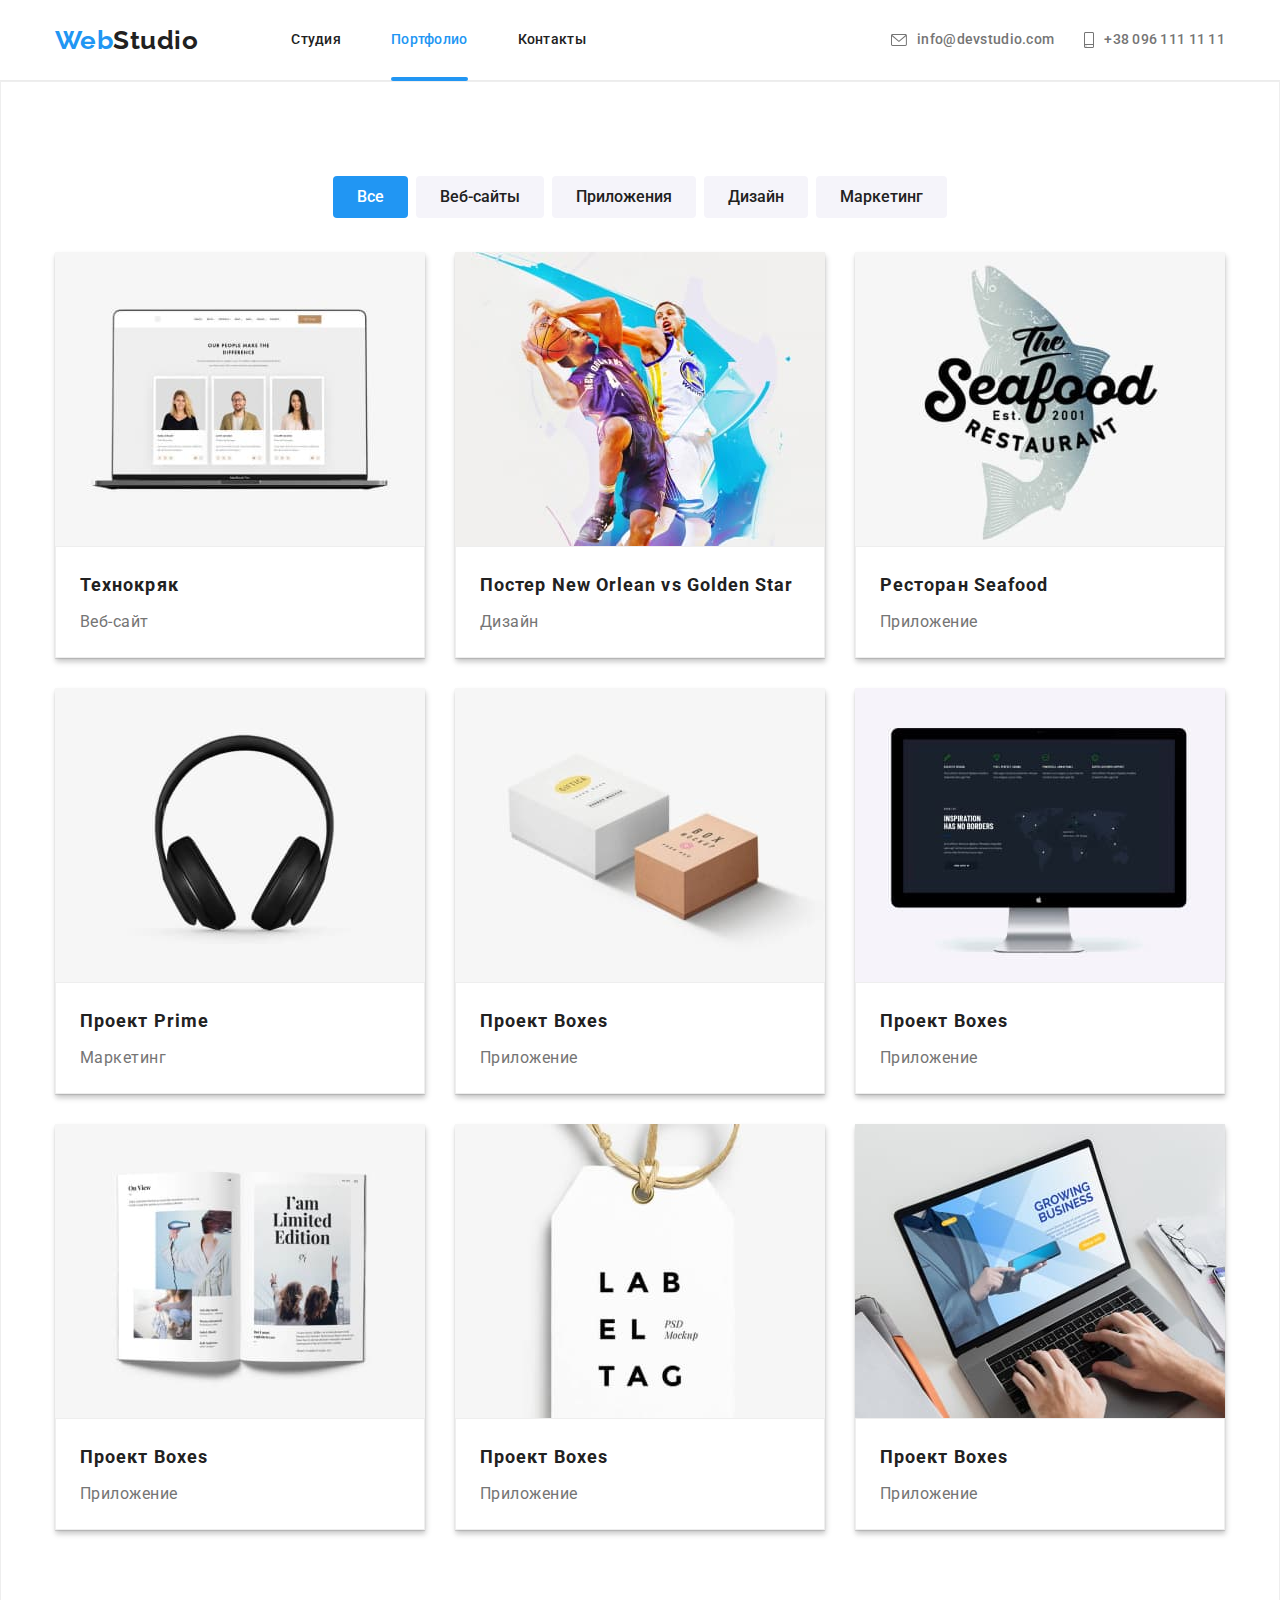
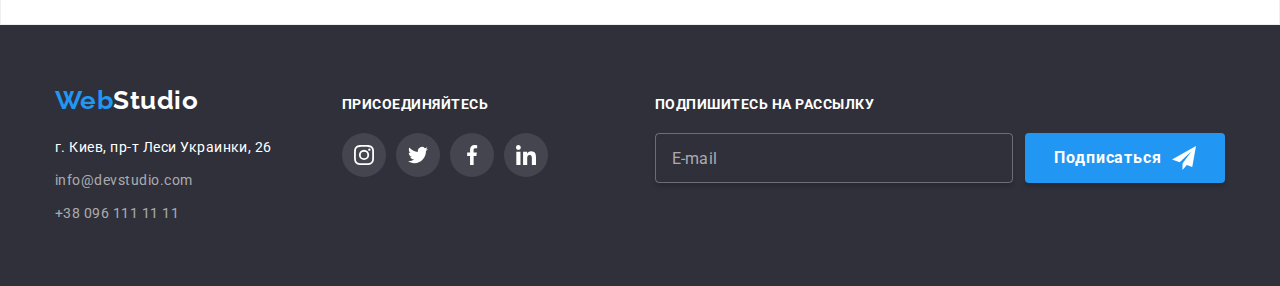
==== commit 9b3bb7a1: "+" ====
--- a/portfolio.html
+++ b/portfolio.html
@@ -58,142 +58,118 @@
                     <li class="type__item"><button type="button" class="type__button">Дизайн</button></li>
                     <li class="type__item"><button type="button" class="type__button">Маркетинг</button></li>
                 </ul>
-                <ul class="card-set list">
-                    <li class="card-set__item">
-                        <article class="project">
+                    <ul class="project list">
+                        <li class="project__item">
                             <div class="project__meta">
                                 <img src="./images/techcrack.jpg" alt="techcrack" class="project__image" />
-                                <a href="" class="project__description">Ресурс предлагает комплексные предложения с
-                                    разным уровнем
-                                    функционала и сервисов. Все это позволит посетителю получить
-                                    исчерпывающие сведения о компании или частном лице.</a>
-                            </div>
-                            <h2 class="project__name">Технокряк</h2>
-                            <p class="project__type">Веб-сайт</p>
-                        </article>
-                    </li>
-                    <li class="card-set__item">
-                        <article class="project">
+                                <a href="" class="project__description">Ресурс предлагает комплексные предложения с разным уровнем
+                                    функционала и сервисов. Все это позволит посетителю получить исчерпывающие сведения о компании или
+                                    частном лице.</a>
+                            </div>
+                            <div class="project__title">
+                                <h2 class="project__name">Технокряк</h2>
+                                <p class="project__type">Веб-сайт</p>
+                            </div>
+                        </li>
+                        <li class="project__item">
                             <div class="project__meta">
                                 <img src="./images/New-Orlean.jpg" alt="Poster New Orlean" class="project__image" />
-                                <a href="" class="project__description">Ресурс предлагает комплексные предложения с
-                                    разным уровнем
-                                    функционала и сервисов. Все это позволит посетителю получить
-                                    исчерпывающие сведения о компании или частном лице.</a>
-                            </div>
-                            <h2 class="project__name">Постер New Orlean vs Golden Star</h2>
-                            <p class="project__type">Дизайн</p>
-                        </article>
-                    </li>
-                    <li class="card-set__item">
-                        <article class="project">
-                            <div class="project__meta">
-                                <img src="./images/restaraunt-sea-food.jpg" alt="restaraunt Sea Food"
-                                    class="project__image" />
-                                <a href="" class="project__description">Ресурс предлагает комплексные предложения с
-                                    разным уровнем
-                                    функционала и сервисов. Все
-                                    это позволит посетителю получить исчерпывающие сведения о компании или частном
-                                    лице.</a>
-                            </div>
-                            <h2 class="project__name">Ресторан Seafood</h2>
-                            <p class="project__type">Приложение</p>
-                        </article>
-                    </li>
-                    <li class="card-set__item">
-                        <article class="project">
+                                <a href="" class="project__description">Ресурс предлагает комплексные предложения с разным уровнем
+                                    функционала и сервисов. Все это позволит посетителю получить исчерпывающие сведения о компании или
+                                    частном лице.</a>
+                            </div>
+                            <div class="project__title">
+                                <h2 class="project__name">Постер New Orlean vs Golden Star</h2>
+                                <p class="project__type">Дизайн</p>
+                            </div>
+                        </li>
+                        <li class="project__item">
+                            <div class="project__meta">
+                                <img src="./images/restaraunt-sea-food.jpg" alt="restaraunt Sea Food" class="project__image" />
+                                <a href="" class="project__description">Ресурс предлагает комплексные предложения с разным уровнем
+                                    функционала и сервисов. Все это позволит посетителю получить исчерпывающие сведения о компании или
+                                    частном лице.</a>
+                            </div>
+                            <div class="project__title">
+                                <h2 class="project__name">Ресторан Seafood</h2>
+                                <p class="project__type">Приложение</p>
+                            </div>
+                        </li>
+                        <li class="project__item">
                             <div class="project__meta">
                                 <img src="./images/project-prime.jpg" alt="project Prime" class="project__image" />
-                                <a href="" class="project__description">Ресурс предлагает комплексные предложения с
-                                    разным уровнем
-                                    функционала и
-                                    сервисов. Все это позволит посетителю получить исчерпывающие сведения о компании или
-                                    частном
-                                    лице.</a>
-                            </div>
-                            <h2 class="project__name">Проект Prime</h2>
-                            <p class="project__type">Маркетинг</p>
-                        </article>
-                    </li>
-                    <li class="card-set__item">
-                        <article class="project">
+                                <a href="" class="project__description">Ресурс предлагает комплексные предложения с разным уровнем
+                                    функционала и сервисов. Все это позволит посетителю получить исчерпывающие сведения о компании или
+                                    частномлице.</a>
+                            </div>
+                            <div class="project__title">
+                                <h2 class="project__name">Проект Prime</h2>
+                                <p class="project__type">Маркетинг</p>
+                            </div>
+                        </li>
+                        <li class="project__item">
                             <div class="project__meta">
                                 <img src="./images/project-boxes.jpg" alt="project Boxes" class="project__image" />
-                                <a href="" class="project__description">Ресурс предлагает комплексные предложения с
-                                    разным уровнем
-                                    функционала и
-                                    сервисов. Все это позволит посетителю получить исчерпывающие сведения о компании или
-                                    частном
-                                    лице.</a>
-                            </div>
-                            <h2 class="project__name">Проект Boxes</h2>
-                            <p class="project__type">Приложение</p>
-                        </article>
-                    </li>
-                    <li class="card-set__item">
-                        <article class="project">
-                            <div class="project__meta">
-                                <img src="./images/inspirations.jpg" alt="Inspiration has no Borders"
-                                    class="project__image" />
-                                <a href="" class="project__description">Ресурс предлагает комплексные предложения с
-                                    разным уровнем
-                                    функционала и
-                                    сервисов. Все это позволит посетителю получить исчерпывающие сведения о компании или
-                                    частном
-                                    лице.</a>
-                            </div>
-                            <h2 class="project__name">Проект Boxes</h2>
-                            <p class="project__type">Приложение</p>
-                        </article>
-                    </li>
-                    <li class="card-set__item">
-                        <article class="project">
+                                <a href="" class="project__description">Ресурс предлагает комплексные предложения с разным уровне
+                                    функционала и сервисов. Все это позволит посетителю получить исчерпывающие сведения о компании или
+                                    частном лице.</a>
+                            </div>
+                            <div class="project__title">
+                                <h2 class="project__name">Проект Boxes</h2>
+                                <p class="project__type">Приложение</p>
+                            </div>
+                        </li>
+                        <li class="project__item">
+                            <div class="project__meta">
+                                <img src="./images/inspirations.jpg" alt="Inspiration has no Borders" class="project__image" />
+                                <a href="" class="project__description">Ресурс предлагает комплексные предложения с разным уровне
+                                    функционала и сервисов. Все это позволит посетителю получить исчерпывающие сведения о компании или
+                                    частном лице.</a>
+                            </div>
+                            <div class="project__title">
+                                <h2 class="project__name">Проект Boxes</h2>
+                                <p class="project__type">Приложение</p>
+                            </div>
+                        </li>
+                        <li class="project__item">
                             <div class="project__meta">
                                 <img src="./images/limited-edition.jpg" alt="Limited Edition" class="project__image" />
-                                <a href="" class="project__description">Ресурс предлагает комплексные предложения с
-                                    разным уровнем
-                                    функционала и
-                                    сервисов. Все это позволит посетителю получить исчерпывающие сведения о компании или
-                                    частном
-                                    лице.</a>
-                            </div>
-                            <h2 class="project__name">Проект Boxes</h2>
-                            <p class="project__type">Приложение</p>
-                        </article>
-                    </li>
-                    <li class="card-set__item">
-                        <article class="project">
+                                <a href="" class="project__description">Ресурс предлагает комплексные предложения с разным уровнем
+                                    функционала и cервисов. Все это позволит посетителю получить исчерпывающие сведения о компании или
+                                    частном лице.</a>
+                            </div>
+                            <div class="project__title">
+                                <h2 class="project__name">Проект Boxes</h2>
+                                <p class="project__type">Приложение</p>
+                            </div>
+                        </li>
+                        <li class="project__item">
                             <div class="project__meta">
                                 <img src="./images/project-lab.jpg" alt="project LAB" class="project__image" />
-                                <a href="" class="project__description">Ресурс предлагает комплексные предложения с
-                                    разным уровнем
-                                    функционала и
-                                    сервисов. Все это позволит посетителю получить исчерпывающие сведения о компании или
-                                    частном
-                                    лице.</a>
-                            </div>
-                            <h2 class="project__name">Проект Boxes</h2>
-                            <p class="project__type">Приложение</p>
-                        </article>
-                    </li>
-                    <li class="card-set__item">
-                        <article class="project">
-                            <div class="project__meta">
-                                <img src="./images/growing-business.jpg" alt="Growing Business"
-                                    class="project__image" />
-                                <a href="" class="project__description">Ресурс предлагает комплексные предложения с
-                                    разным уровнем
-                                    функционала и
-                                    сервисов. Все это позволит посетителю получить исчерпывающие сведения о компании или
-                                    частном
-                                    лице.</a>
-                            </div>
-                            <h2 class="project__name">Проект Boxes</h2>
-                            <p class="project__type">Приложение</p>
-                        </article>
-                    </li>
-                </ul>
-            </div>
+                                <a href="" class="project__description">Ресурс предлагает комплексные предложения с разным уровнем
+                                    функционала и сервисов. Все это позволит посетителю получить исчерпывающие сведения о компании или
+                                    частном лице.</a>
+                            </div>
+                            <div class="project__title">
+                                <h2 class="project__name">Проект Boxes</h2>
+                                <p class="project__type">Приложение</p>
+                            </div>
+                    
+                        </li>
+                        <li class="project__item">
+                            <div class="project__meta">
+                                <img src="./images/growing-business.jpg" alt="Growing Business" class="project__image" />
+                                <a href="" class="project__description">Ресурс предлагает комплексные предложения с разным уровнем
+                                    функционала и сервисов. Все это позволит посетителю получить исчерпывающие сведения о компании или
+                                    частном лице.</a>
+                            </div>
+                            <div class="project__title">
+                                <h2 class="project__name">Проект Boxes</h2>
+                                <p class="project__type">Приложение</p>
+                            </div>
+                        </li>
+                    </ul>
+                </div>
         </section>
     </main>
         <!--подвал-->
--- a/css/styles.css
+++ b/css/styles.css
@@ -120,7 +120,7 @@
 .site-nav__link.current::after {
     position: absolute;
     content: "";
-    bottom: 0;
+    bottom: -1px;
     left: 0;
     border-radius: 4px;
     height: 4px;
@@ -135,7 +135,7 @@
     align-items: center;
 }
 
-.contact .contact__item+.contact__item {
+.contact__item+.contact__item {
     margin-left: 30px;
 }
 
@@ -223,7 +223,6 @@
     margin: -1px;
     border: 0;
     padding: 0;
-
     white-space: nowrap;
     clip-path: inset(100%);
     clip: rect(0 0 0 0);
@@ -236,6 +235,7 @@
     left: 0;
     width: 100%;
     height: 100%;
+    opacity: 1;
     background-color: rgba(0, 0, 0, 0.2);
     transition: opacity 250ms cubic-bezier(0.4, 0, 0.2, 1);
 }
@@ -288,7 +288,6 @@
     fill: currentColor;
     width: 18px;
     height: 18px;
-    justify-content: center;
 }
 .modal__title {
     font-weight: 700;
@@ -367,8 +366,7 @@
         color: var(--accent-color);
 }
 input[type="checkbox"] {
-    width: 16px;
-    height: 15px;
+    display: none;
 }
 .field__textarea {
     border: 1px solid rgba(33, 33, 33, 0.2);
@@ -421,73 +419,54 @@
 .work {
     padding-bottom: 0;
 }
-
 .work__list {
     display: flex;
+    justify-content: space-between;
     list-style: none;
     padding: 0;
     margin: 0;
 }
-
-.work__item {
-    margin-right: 30px;
-}
-
-.work__item:last-child {
-    margin-right: 0;
-}
-
 .work__image {
     background-color: #F5F4FA;
     width: 270px;
     height: 120px;
     border: none;
-    margin-bottom: 30px;
-    padding: 0;
     display: flex;
     align-items: center;
     justify-content: center;
-}
-
+    padding: 0;
+}
 .work__icon {
     width: 70px;
     height: 70px;
 }
-
 .work__title {
     font-weight: 700;
     font-size: 14px;
     line-height: 1.14;
     text-transform: uppercase;
-    margin-top: 0;
-    margin-bottom: 10px;
-}
-
+    margin-top: 20px;
+    margin-bottom: 0;
+}
 .work__description {
-    margin-top: 0;
+    margin-top: 10px;
     margin-bottom: 0;
+    width: 270px;
     font-size: 14px;
     font-weight: 400;
     line-height: 1.71;
     color: var(--secondary-text-color);
 }
-
 /* About / Чем мы занимаемся */
 .about__list {
     display: flex;
+    justify-content: space-between;
     list-style: none;
     padding: 0;
     margin: 0;
 }
-
 .about__item {
-    margin-right: 30px;
     position: relative;
-    display: flex;
-}
-
-.about__item:last-child {
-    margin-right: 0;
 }
 
 .about__subject {
@@ -506,45 +485,37 @@
     text-transform: uppercase;
     color: #FFFFFF;
 }
-
 /* Изображения для about */
 .about__image {
     width: 370px;
-}
-
+    display: block;
+}
 /* Our team / Наша команда*/
 .team {
     background-color: #F5F4FA;
 }
-
 .team__list {
     display: flex;
+    justify-content: space-between;
     list-style: none;
     padding: 0;
     margin: 0;
 }
-
 .team__item {
-    width: 270px;
-    margin-top: 0;
-    margin-bottom: 0;
-    margin-right: 30px;
     background-color: #ffffff;
     box-shadow: 0px 1px 3px rgba(0, 0, 0, 0.12),
         0px 1px 1px rgba(0, 0, 0, 0.14),
         0px 2px 1px rgba(0, 0, 0, 0.2);
     border-radius: 0px 0px 4px 4px;
 }
-
-.team__item:last-child {
-    margin-right: 0;
-}
-
+.team__image {
+    width: 270px;
+    display: block;
+}
 .team__thumbs {
     padding: 30px 32px;
     text-align: center;
 }
-
 .team__name {
     margin-top: 0;
     margin-bottom: 10px;
@@ -552,7 +523,6 @@
     font-weight: 500;
     line-height: 1.17;
 }
-
 .team__speciality {
     margin-top: 0;
     margin-bottom: 16px;
@@ -561,21 +531,16 @@
     line-height: 1.17;
     color: var(--secondary-text-color);
 }
-
+/* Кнопки social link*/
 /* Кнопки social link*/
 .social-link {
     display: flex;
-}
-
+    justify-content: space-between;
+    width: 206px;
+}
 .social-link__item {
     display: flex;
-    margin-right: 10px;
-}
-
-.social-link__item:last-child {
-    margin-right: 0;
-}
-
+}
 .social-link__button {
     display: flex;
     align-items: center;
@@ -589,40 +554,28 @@
     height: 44px;
     transition: color 250ms cubic-bezier(0.4, 0, 0.2, 1), background-color 250ms cubic-bezier(0.4, 0, 0.2, 1);
 }
-
 .social-link__button:hover {
     color: #ffffff;
     background-color: #2196F3;
 }
-
 .social-link__icon {
     fill: currentColor;
     width: 20px;
     height: 20px;
 }
-
 /* Clients / Постоянные клиенты */
 .clients__list {
     display: flex;
+    justify-content: space-between;
     list-style: none;
     padding: 0;
     margin: 0;
 }
-
 .clients__icon {
     fill: currentcolor;
     width: 106px;
     height: 60px;
 }
-
-.clients__item {
-    margin-right: 30px;
-}
-
-.clients__item:last-child {
-    margin-right: 0;
-}
-
 .clients__button {
     display: flex;
     align-items: center;
@@ -635,19 +588,15 @@
     cursor: pointer;
     transition: color 250ms cubic-bezier(0.4, 0, 0.2, 1), border 250ms cubic-bezier(0.4, 0, 0.2, 1);
 }
-
 .clients__button:hover {
     color: var(--accent-color);
     border: 1px solid #2196F3;
 }
-
 /*Подвал*/
 .page-footer {
     background-color: var(--secondary-background-color);
     padding: 60px 0;
-
-}
-
+}
 .page-footer__container {
     display: flex;
     flex-direction: row;
@@ -821,56 +770,46 @@
 }
 
 /* Projects / Cписок проектов в портфолио */
-.card-set {
+.project {
     display: flex;
     flex-wrap: wrap;
-}
-
-.card-set__item {
-    background: #FFFFFF;
-    border: 1px solid #EEEEEE;
+    margin: -15px;
+}
+.project__item {
+    margin: 15px;
     width: 370px;
-    margin-right: 30px;
-    margin-bottom: 30px;
-}
-
-.card-set__item:nth-child(3n) {
-    margin-right: 0;
-}
-
-.card-set__item:nth-last-child(-n + 3) {
-    margin-bottom: 0;
-}
-
+    flex-basis: calc((100% - 90px) / 3);
+    box-shadow: 0px 1px 1px rgba(0, 0, 0, 0.12),
+        0px 4px 4px rgba(0, 0, 0, 0.06),
+        1px 4px 6px rgba(0, 0, 0, 0.16);
+}
 .project__meta {
     position: relative;
     overflow: hidden;
 }
-
+.project__title {
+    padding: 20px 0;
+    border: 1px solid #EEEEEE;
+}
 .project__image {
     width: 370px;
-    margin-top: 0;
-    margin-bottom: 20px;
-}
-
+    display: block;
+}
 .project__name {
-    margin: 0 24px 4px 24px;
+    margin: 0 0 4px 24px;
     color: var(--primary-text-color);
-    font-size: 16px;
+    font-size: 18px;
     font-weight: 700;
     line-height: 2;
     letter-spacing: 0.06em;
 }
-
 .project__type {
-    margin: 0 24px 20px 24px;
+    margin: 0 0 0 24px;
     color: var(--secondary-text-color);
     font-size: 16px;
     font-weight: 400;
     line-height: 1.88;
 }
-
-
 .project__description {
     position: absolute;
     left: 0;
@@ -890,8 +829,7 @@
     transform: translateY(404px);
     transition: transform 250ms cubic-bezier(0.4, 0, 0.2, 1);
 }
-
-.project:hover .project__description {
+.project__item:hover .project__description {
     opacity: 1;
     transform: translateY(0);
 }